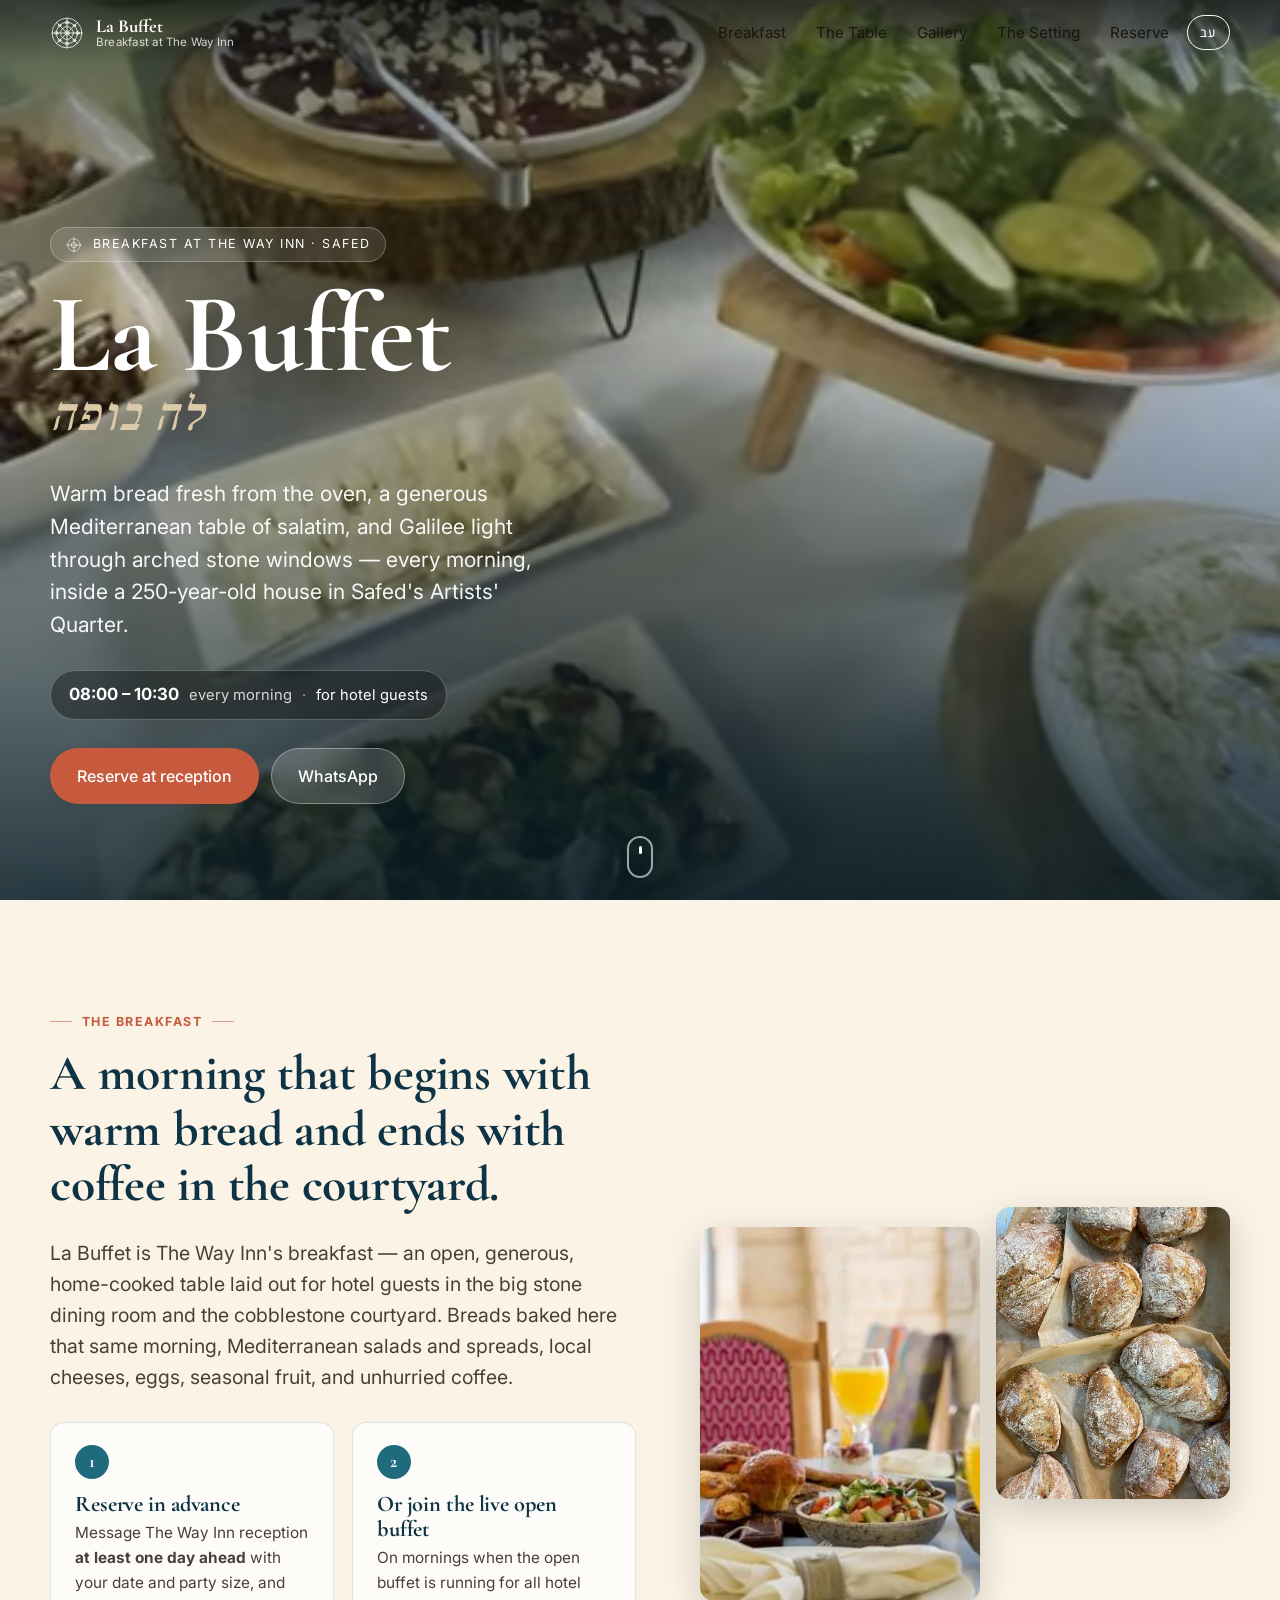
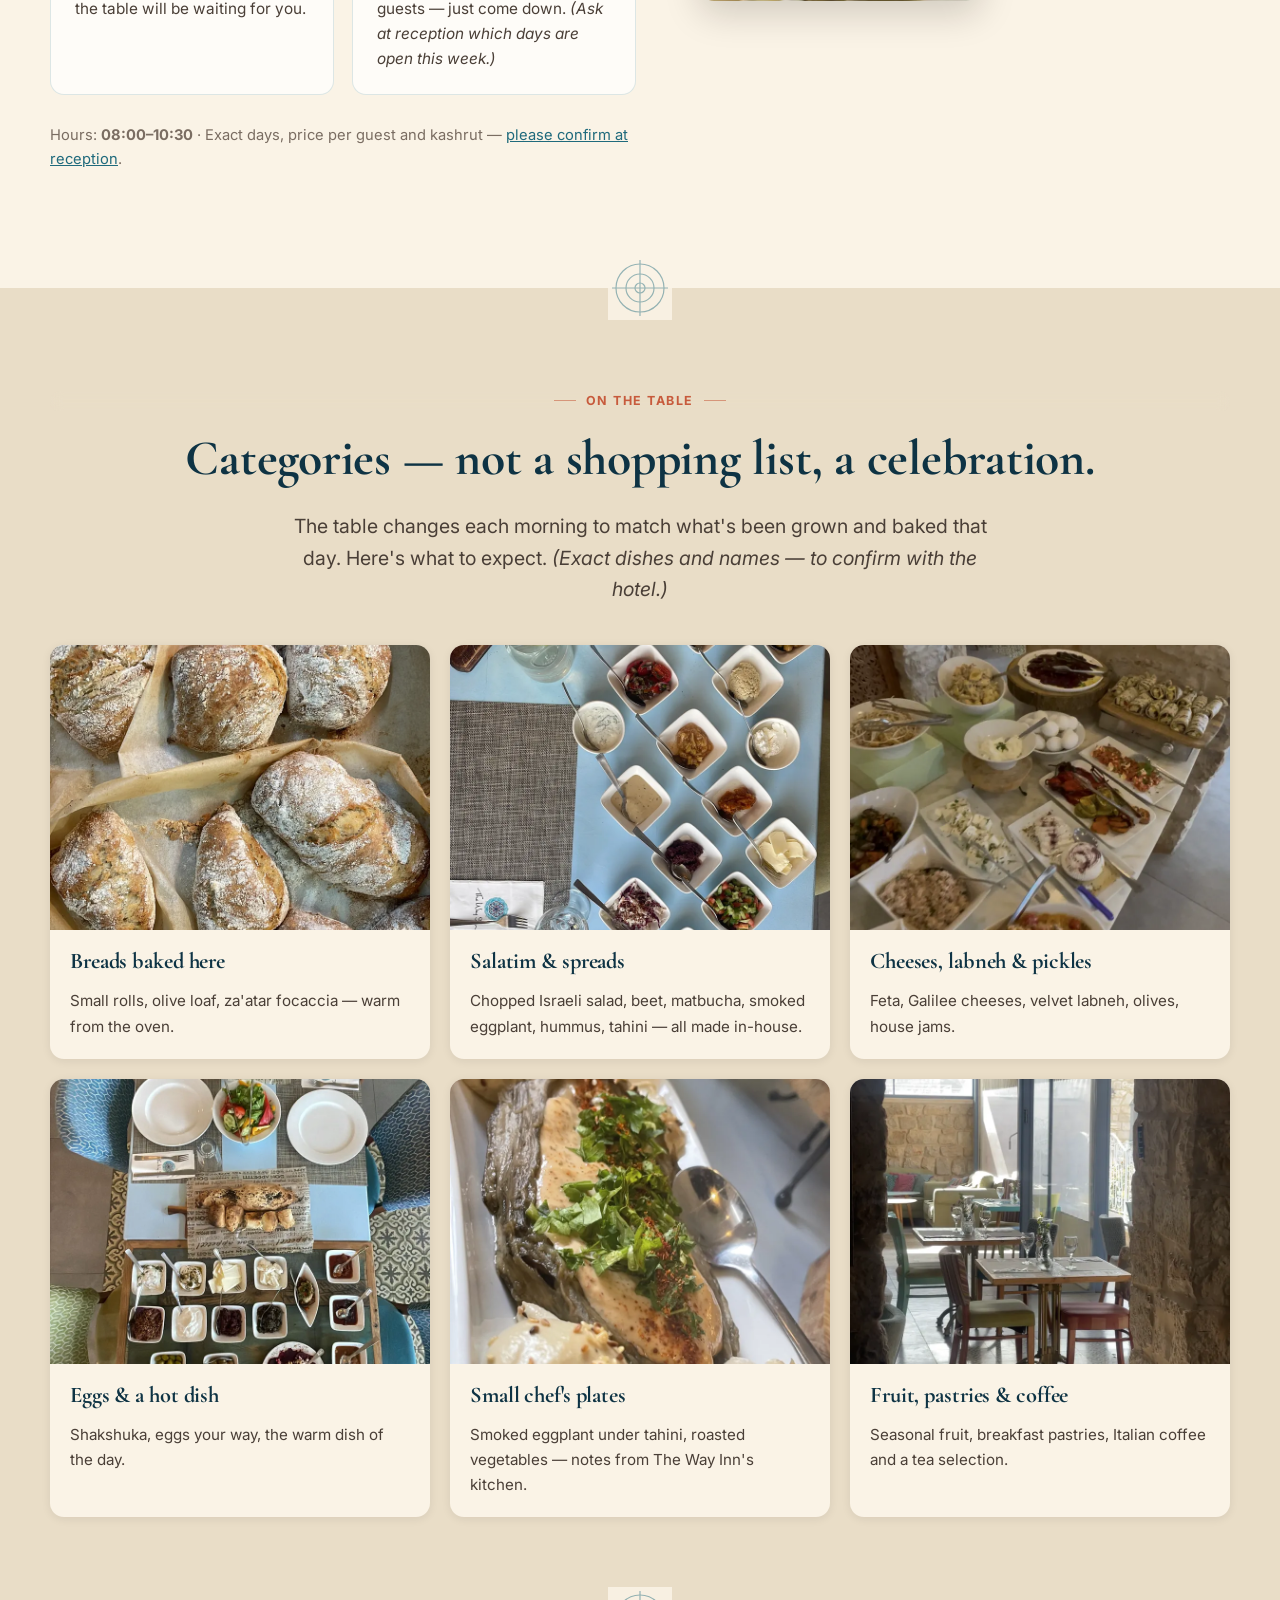
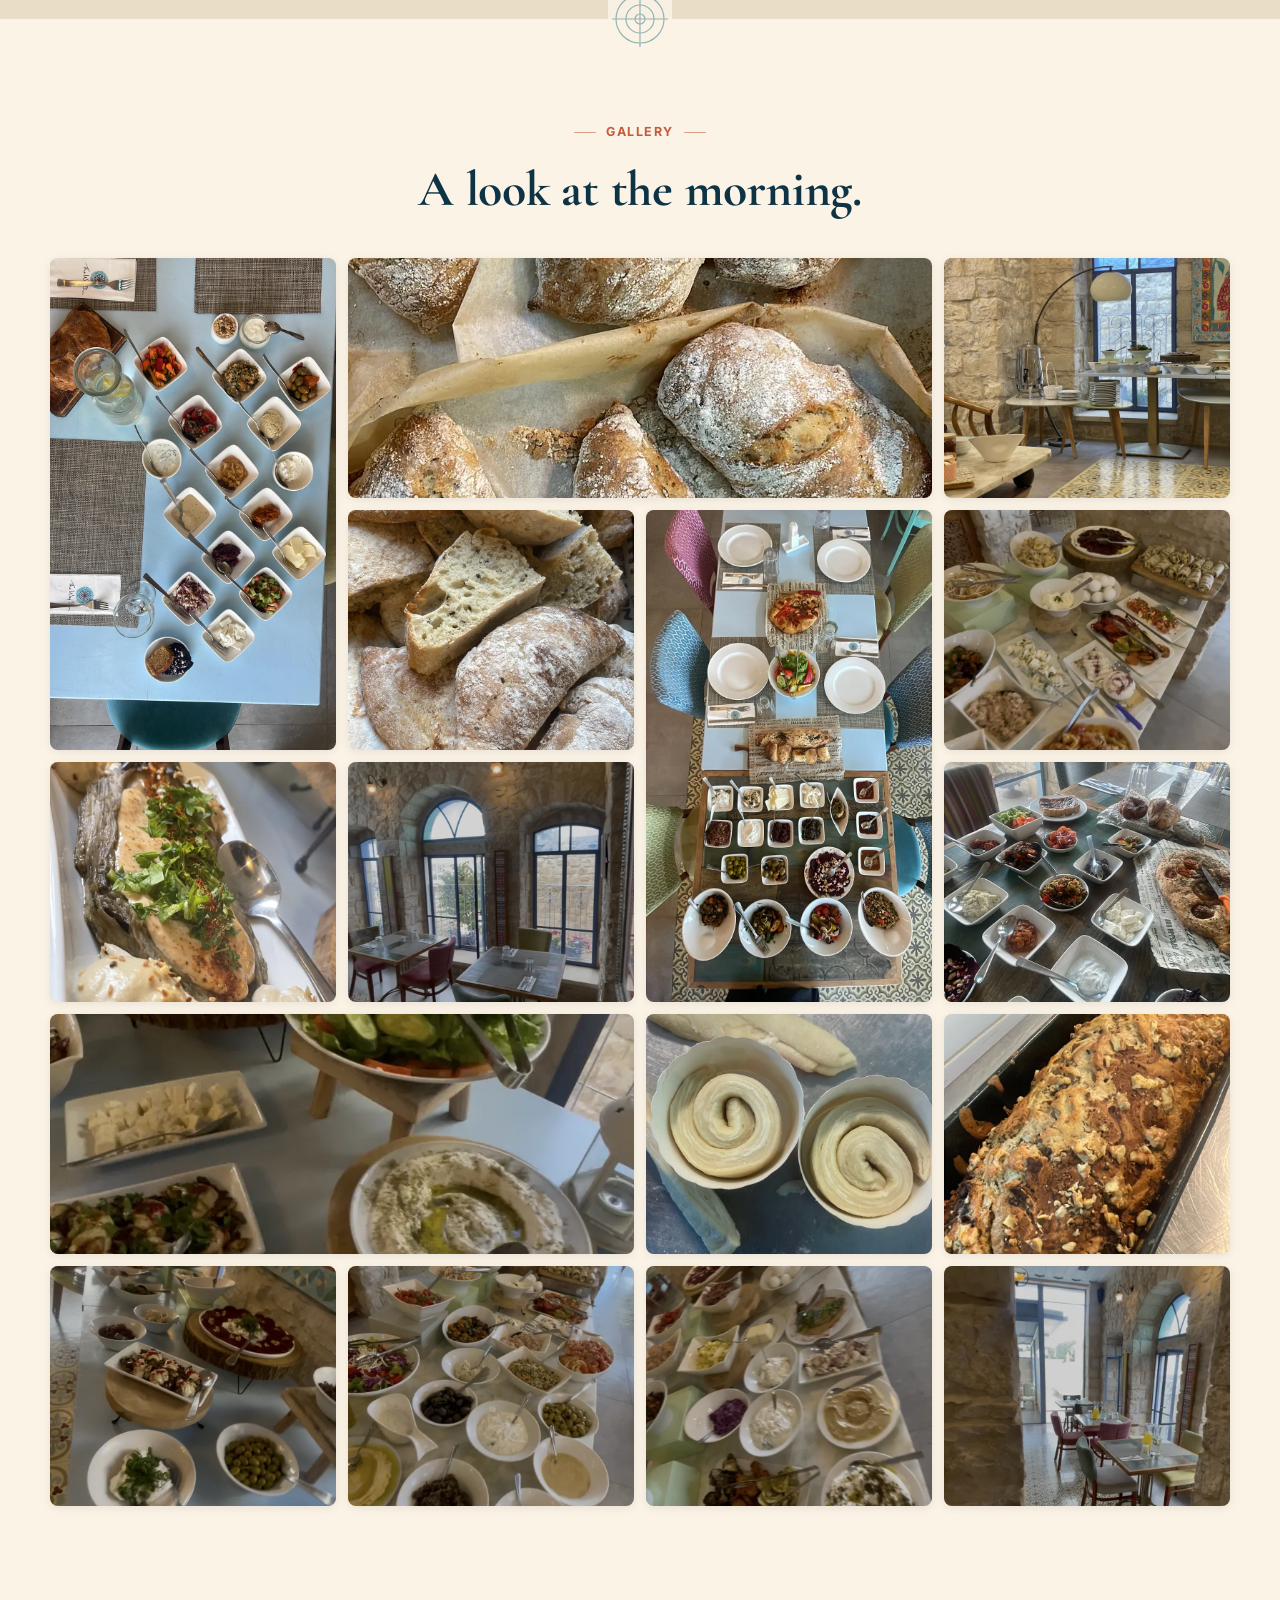
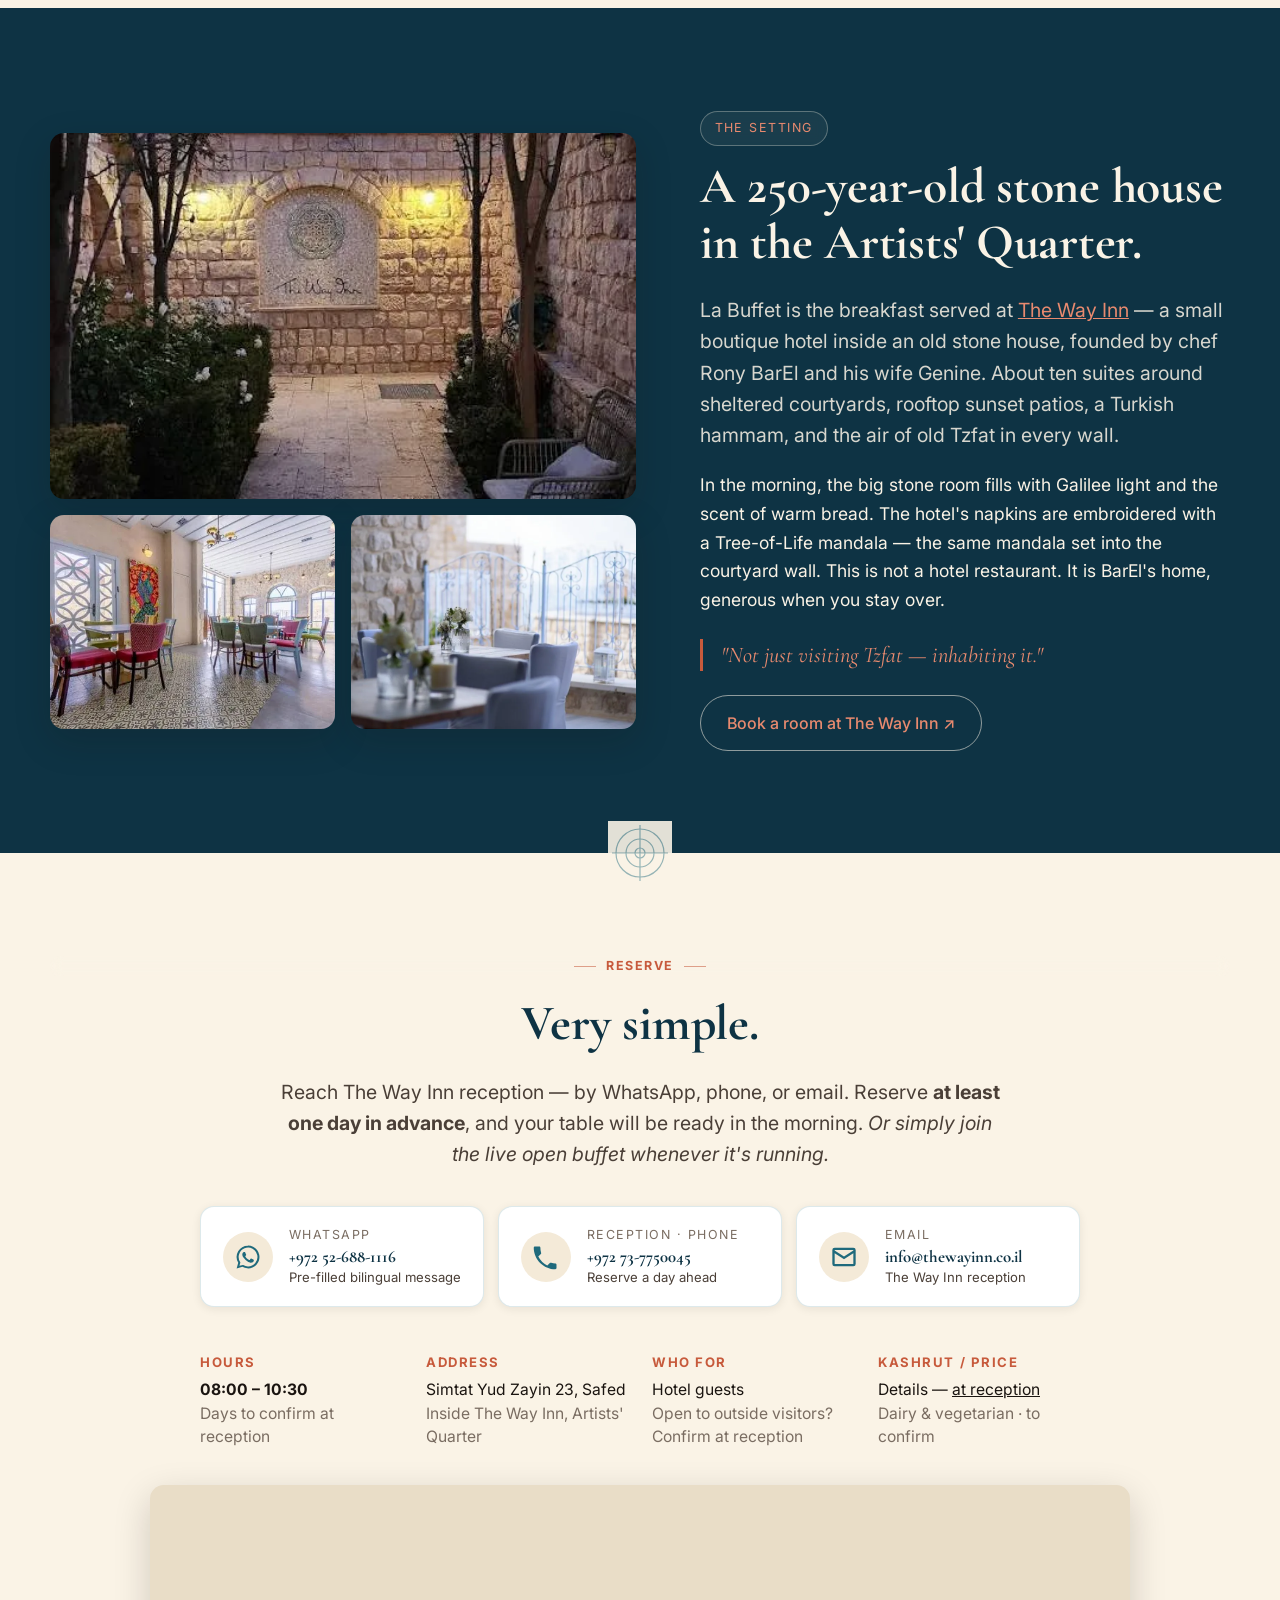
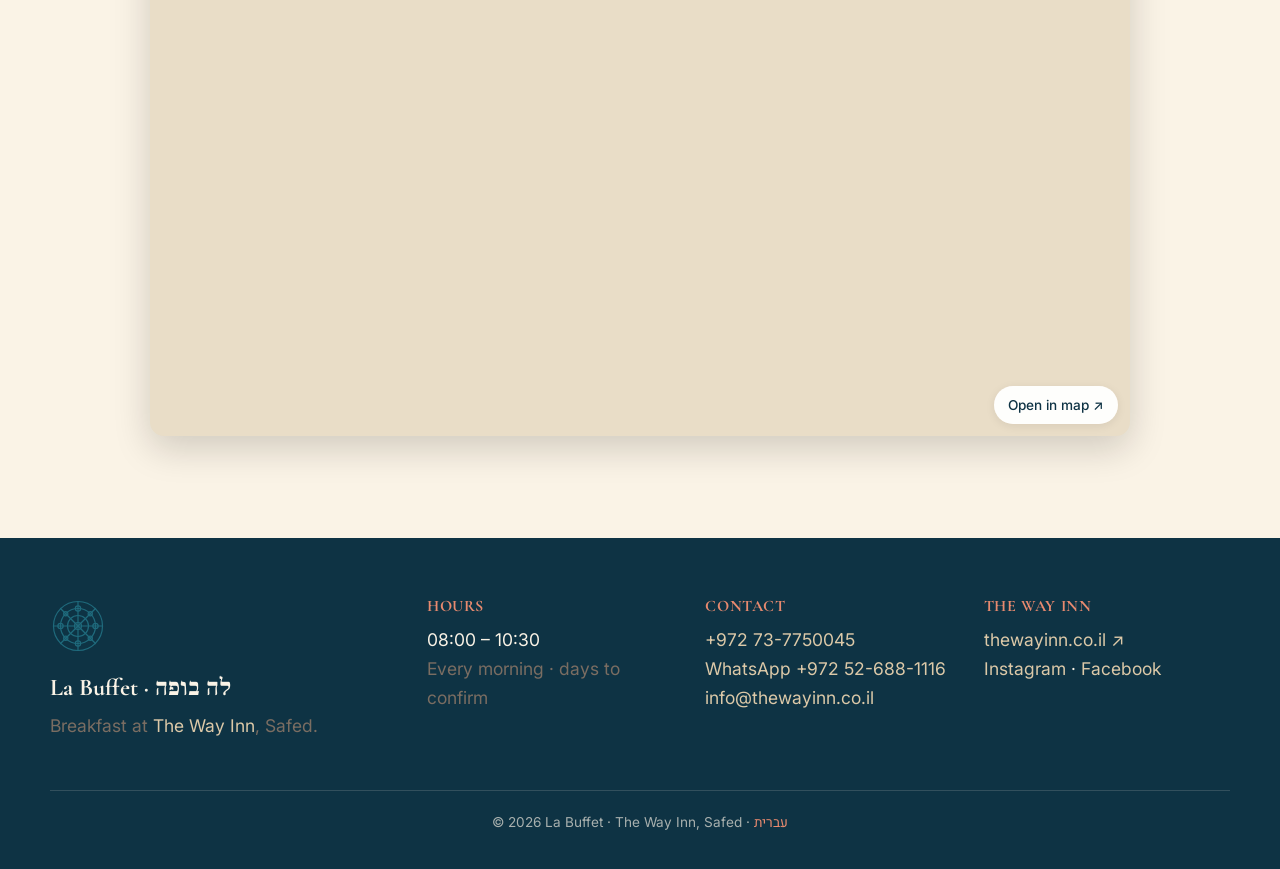
==== en/index.html @ 04fca141 "Initial release: La Buffet site for The Way Inn breakfast Hebrew-first RTL one-page site (with full " ====
<!doctype html>
<html lang="en" dir="ltr">
<head>
  <meta charset="utf-8" />
  <meta name="viewport" content="width=device-width,initial-scale=1,viewport-fit=cover" />
  <meta name="theme-color" content="#1f6a7c" />

  <title>La Buffet · Breakfast at The Way Inn, Safed</title>
  <meta name="description" content="La Buffet — a generous Mediterranean breakfast of homemade breads, warm salatim and spreads, served daily 08:00–10:30 to guests of The Way Inn, in the heart of Safed's Artists' Quarter." />

  <link rel="canonical" href="https://wattsonworks.github.io/labuffet/en/" />
  <link rel="alternate" hreflang="en" href="https://wattsonworks.github.io/labuffet/en/" />
  <link rel="alternate" hreflang="he" href="https://wattsonworks.github.io/labuffet/" />
  <link rel="alternate" hreflang="x-default" href="https://wattsonworks.github.io/labuffet/" />

  <meta property="og:type" content="restaurant.restaurant" />
  <meta property="og:locale" content="en_US" />
  <meta property="og:locale:alternate" content="he_IL" />
  <meta property="og:title" content="La Buffet · Breakfast at The Way Inn, Safed" />
  <meta property="og:description" content="A generous Mediterranean breakfast — homemade breads, salatim, local cheeses — for guests of The Way Inn in Safed's Artists' Quarter. Every morning, 08:00–10:30." />
  <meta property="og:url" content="https://wattsonworks.github.io/labuffet/en/" />
  <meta property="og:image" content="https://wattsonworks.github.io/labuffet/img/mezze-overhead-1280.jpg" />
  <meta property="og:image:width" content="1280" />
  <meta property="og:image:height" content="2275" />
  <meta name="twitter:card" content="summary_large_image" />

  <link rel="preconnect" href="https://fonts.googleapis.com" />
  <link rel="preconnect" href="https://fonts.gstatic.com" crossorigin />
  <link rel="stylesheet" href="https://fonts.googleapis.com/css2?family=Frank+Ruhl+Libre:wght@400;500;700;900&family=Heebo:wght@300;400;500;700&family=Cormorant+Garamond:ital,wght@0,400;0,500;0,700;1,400&family=Inter:wght@300;400;500;700&display=swap" />

  <link rel="icon" href="../favicon.svg" type="image/svg+xml" />
  <link rel="stylesheet" href="../css/style.css" />

  <script type="application/ld+json">
  {
    "@context": "https://schema.org",
    "@type": "FoodEstablishment",
    "@id": "https://wattsonworks.github.io/labuffet/#labuffet",
    "name": "La Buffet",
    "alternateName": "Breakfast at The Way Inn",
    "description": "Mediterranean breakfast at The Way Inn, Safed — homemade breads, salatim, local cheeses, served to guests of the hotel.",
    "url": "https://wattsonworks.github.io/labuffet/en/",
    "image": "https://wattsonworks.github.io/labuffet/img/mezze-overhead-1280.jpg",
    "servesCuisine": ["Mediterranean", "Israeli", "Vegetarian"],
    "priceRange": "$$",
    "telephone": "+972-73-7750045",
    "address": {
      "@type": "PostalAddress",
      "streetAddress": "Simtat Yud Zayin 23",
      "addressLocality": "Safed",
      "addressRegion": "Northern District",
      "addressCountry": "IL"
    },
    "openingHoursSpecification": [{
      "@type": "OpeningHoursSpecification",
      "dayOfWeek": ["Sunday","Monday","Tuesday","Wednesday","Thursday","Friday","Saturday"],
      "opens": "08:00",
      "closes": "10:30"
    }],
    "isPartOf": {
      "@type": "LodgingBusiness",
      "name": "The Way Inn",
      "url": "https://thewayinn.co.il/"
    }
  }
  </script>
</head>
<body>
  <a class="skip" href="#main">Skip to content</a>

  <header class="site-header" data-header>
    <div class="wrap header-row">
      <a class="brand" href="#top" aria-label="La Buffet — home">
        <svg class="brand-mark" viewBox="0 0 64 64" aria-hidden="true">
          <use href="#mandala" />
        </svg>
        <span class="brand-text">
          <span class="brand-name">La Buffet</span>
          <span class="brand-sub">Breakfast at The Way Inn</span>
        </span>
      </a>
      <nav class="nav" aria-label="Primary">
        <a href="#breakfast">Breakfast</a>
        <a href="#table">The Table</a>
        <a href="#gallery">Gallery</a>
        <a href="#setting">The Setting</a>
        <a href="#reserve">Reserve</a>
      </nav>
      <div class="lang">
        <a href="../" hreflang="he" lang="he" aria-label="עברית">עב</a>
      </div>
    </div>
  </header>

  <main id="main">

    <!-- ============ HERO ============ -->
    <section class="hero" id="top">
      <picture class="hero-media">
        <source srcset="../img/mezze-overhead-1280.webp 1280w, ../img/mezze-overhead-800.webp 800w" sizes="100vw" type="image/webp" />
        <img src="../img/mezze-overhead-1280.jpg" alt="Overhead view of La Buffet's mezze table with Way Inn napkins" fetchpriority="high" />
      </picture>
      <div class="hero-scrim" aria-hidden="true"></div>

      <video class="hero-video" data-hero-video poster="../img/hero-loop-poster.jpg" muted playsinline loop preload="none" aria-hidden="true">
        <source data-src="../img/hero-loop.webm" type="video/webm" />
        <source data-src="../img/hero-loop.mp4" type="video/mp4" />
      </video>

      <div class="hero-content wrap">
        <div class="eyebrow">
          <svg class="eyebrow-mark" viewBox="0 0 64 64" aria-hidden="true"><use href="#mandala-mini" /></svg>
          <span>Breakfast at The Way Inn · Safed</span>
        </div>
        <h1 class="hero-title">
          <span class="hero-title-he">La&nbsp;Buffet</span>
          <span class="hero-title-en">לה&nbsp;בופה</span>
        </h1>
        <p class="hero-hook">Warm bread fresh from the oven, a generous Mediterranean table of salatim, and Galilee light through arched stone windows — every morning, inside a 250-year-old house in Safed's Artists' Quarter.</p>
        <div class="hero-meta">
          <span class="hero-hours"><strong>08:00 – 10:30</strong> <span>every morning</span></span>
          <span class="hero-dot" aria-hidden="true">·</span>
          <span>for hotel guests</span>
        </div>
        <div class="hero-cta">
          <a class="btn btn-primary" href="#reserve">Reserve at reception</a>
          <a class="btn btn-ghost" href="https://wa.me/972526881116?text=Hi%2C%20we%27d%20like%20to%20reserve%20La%20Buffet%20breakfast%20at%20The%20Way%20Inn%20for%20%5Bdate%5D%2C%20%5Bnumber%20of%20guests%5D.%20Thanks%21" target="_blank" rel="noopener">WhatsApp</a>
        </div>
      </div>
      <a class="hero-scroll" href="#breakfast" aria-label="Scroll down">
        <span></span>
      </a>
    </section>

    <!-- ============ BREAKFAST ============ -->
    <section class="section section-warm" id="breakfast">
      <div class="wrap split">
        <div class="split-text">
          <p class="eyebrow eyebrow-dark"><span>The breakfast</span></p>
          <h2>A morning that begins with warm bread and ends with coffee in the courtyard.</h2>
          <p class="lede">La Buffet is The Way Inn's breakfast — an open, generous, home-cooked table laid out for hotel guests in the big stone dining room and the cobblestone courtyard. Breads baked here that same morning, Mediterranean salads and spreads, local cheeses, eggs, seasonal fruit, and unhurried coffee.</p>

          <div class="howcards">
            <div class="howcard">
              <div class="howcard-num">1</div>
              <h3>Reserve in advance</h3>
              <p>Message The Way Inn reception <strong>at least one day ahead</strong> with your date and party size, and the table will be waiting for you.</p>
            </div>
            <div class="howcard">
              <div class="howcard-num">2</div>
              <h3>Or join the live open buffet</h3>
              <p>On mornings when the open buffet is running for all hotel guests — just come down. <em>(Ask at reception which days are open this week.)</em></p>
            </div>
          </div>

          <p class="muted-note">Hours: <strong>08:00–10:30</strong> · Exact days, price per guest and kashrut — <a href="#reserve">please confirm at reception</a>.</p>
        </div>
        <div class="split-media">
          <picture>
            <source srcset="../img/bread-salad-juice-525.webp" type="image/webp" />
            <img loading="lazy" src="../img/bread-salad-juice-525.jpg" alt="Warm bread, Israeli salad, and a glass of orange juice on the breakfast table" />
          </picture>
          <picture class="split-media-tall">
            <source srcset="../img/homemade-bread-800.webp" type="image/webp" />
            <img loading="lazy" src="../img/homemade-bread-800.jpg" alt="Homemade breads on parchment, fresh from the oven" />
          </picture>
        </div>
      </div>
    </section>

    <!-- ============ WHAT'S ON THE TABLE ============ -->
    <section class="section section-stone" id="table">
      <div class="wrap">
        <p class="eyebrow eyebrow-dark center"><span>On the table</span></p>
        <h2 class="center">Categories — not a shopping list, a celebration.</h2>
        <p class="lede center maxw">The table changes each morning to match what's been grown and baked that day. Here's what to expect. <em>(Exact dishes and names — to confirm with the hotel.)</em></p>

        <ul class="categories">
          <li>
            <picture><source srcset="../img/homemade-bread-800.webp" type="image/webp"/><img loading="lazy" src="../img/homemade-bread-800.jpg" alt="Homemade breads"/></picture>
            <h3>Breads baked here</h3>
            <p>Small rolls, olive loaf, za'atar focaccia — warm from the oven.</p>
          </li>
          <li>
            <picture><source srcset="../img/mezze-overhead-800.webp" type="image/webp"/><img loading="lazy" src="../img/mezze-overhead-800.jpg" alt="Mezze table overhead"/></picture>
            <h3>Salatim &amp; spreads</h3>
            <p>Chopped Israeli salad, beet, matbucha, smoked eggplant, hummus, tahini — all made in-house.</p>
          </li>
          <li>
            <picture><source srcset="../img/buffet-spread-800.webp" type="image/webp"/><img loading="lazy" src="../img/buffet-spread-800.jpg" alt="Cheeses, labneh, pickles, jams"/></picture>
            <h3>Cheeses, labneh &amp; pickles</h3>
            <p>Feta, Galilee cheeses, velvet labneh, olives, house jams.</p>
          </li>
          <li>
            <picture><source srcset="../img/table-for-four-800.webp" type="image/webp"/><img loading="lazy" src="../img/table-for-four-800.jpg" alt="A breakfast table with shakshuka"/></picture>
            <h3>Eggs &amp; a hot dish</h3>
            <p>Shakshuka, eggs your way, the warm dish of the day.</p>
          </li>
          <li>
            <picture><source srcset="../img/eggplant-tahini-800.webp" type="image/webp"/><img loading="lazy" src="../img/eggplant-tahini-800.jpg" alt="Smoked eggplant with tahini, coriander, paprika"/></picture>
            <h3>Small chef's plates</h3>
            <p>Smoked eggplant under tahini, roasted vegetables — notes from The Way Inn's kitchen.</p>
          </li>
          <li>
            <picture><source srcset="../img/specialty-loaf-800.webp" type="image/webp"/><img loading="lazy" src="../img/specialty-loaf-800.jpg" alt="A nut and chocolate loaf cake"/></picture>
            <h3>Fruit, pastries &amp; coffee</h3>
            <p>Seasonal fruit, breakfast pastries, Italian coffee and a tea selection.</p>
          </li>
        </ul>
      </div>
    </section>

    <!-- ============ GALLERY ============ -->
    <section class="section section-warm" id="gallery">
      <div class="wrap">
        <p class="eyebrow eyebrow-dark center"><span>Gallery</span></p>
        <h2 class="center">A look at the morning.</h2>

        <div class="gallery" data-gallery>
          <a class="g-item g-tall" href="../img/mezze-overhead-1280.jpg" data-cap="The mezze table — overhead.">
            <picture><source srcset="../img/mezze-overhead-800.webp" type="image/webp"/><img loading="lazy" src="../img/mezze-overhead-800.jpg" alt="Mezze table overhead"/></picture>
          </a>
          <a class="g-item g-wide" href="../img/homemade-bread-1280.jpg" data-cap="Homemade breads, fresh out of the oven.">
            <picture><source srcset="../img/homemade-bread-800.webp" type="image/webp"/><img loading="lazy" src="../img/homemade-bread-800.jpg" alt="Homemade breads"/></picture>
          </a>
          <a class="g-item" href="../img/dining-buffet-tall-1280.jpg" data-cap="The dining room and The Way Inn's blue iron window.">
            <picture><source srcset="../img/dining-buffet-tall-800.webp" type="image/webp"/><img loading="lazy" src="../img/dining-buffet-tall-800.jpg" alt="Stone dining room with open buffet"/></picture>
          </a>
          <a class="g-item" href="../img/bread-cut-1280.jpg" data-cap="Bread sliced — airy inside.">
            <picture><source srcset="../img/bread-cut-800.webp" type="image/webp"/><img loading="lazy" src="../img/bread-cut-800.jpg" alt="Sliced bread"/></picture>
          </a>
          <a class="g-item g-tall" href="../img/table-for-four-1280.jpg" data-cap="A table for four — shakshuka, salatim, bread.">
            <picture><source srcset="../img/table-for-four-800.webp" type="image/webp"/><img loading="lazy" src="../img/table-for-four-800.jpg" alt="Breakfast table for four"/></picture>
          </a>
          <a class="g-item" href="../img/buffet-spread-1280.jpg" data-cap="Cheeses, pickles and jams on the open buffet.">
            <picture><source srcset="../img/buffet-spread-800.webp" type="image/webp"/><img loading="lazy" src="../img/buffet-spread-800.jpg" alt="Cheeses, pickles and jams"/></picture>
          </a>
          <a class="g-item" href="../img/eggplant-tahini-1280.jpg" data-cap="Smoked eggplant under tahini and paprika.">
            <picture><source srcset="../img/eggplant-tahini-800.webp" type="image/webp"/><img loading="lazy" src="../img/eggplant-tahini-800.jpg" alt="Smoked eggplant in tahini"/></picture>
          </a>
          <a class="g-item" href="../img/dining-windows-1280.jpg" data-cap="Arched stone windows onto the Galilee hills.">
            <picture><source srcset="../img/dining-windows-800.webp" type="image/webp"/><img loading="lazy" src="../img/dining-windows-800.jpg" alt="Arched windows in the dining room"/></picture>
          </a>
          <a class="g-item g-wide" href="../img/salatim-closeup-1280.jpg" data-cap="Salatim close-up — beet, labneh, olives.">
            <picture><source srcset="../img/salatim-closeup-800.webp" type="image/webp"/><img loading="lazy" src="../img/salatim-closeup-800.jpg" alt="Salatim close-up"/></picture>
          </a>
          <a class="g-item" href="../img/mezze-window-800.jpg" data-cap="The mezze table by the blue iron gates.">
            <picture><source srcset="../img/mezze-window-800.webp" type="image/webp"/><img loading="lazy" src="../img/mezze-window-800.jpg" alt="Mezze table by the window"/></picture>
          </a>
          <a class="g-item" href="../img/dough-spirals-1280.jpg" data-cap="Dough shaped by hand — on its way to the oven.">
            <picture><source srcset="../img/dough-spirals-800.webp" type="image/webp"/><img loading="lazy" src="../img/dough-spirals-800.jpg" alt="Dough before baking"/></picture>
          </a>
          <a class="g-item" href="../img/nut-loaf-1280.jpg" data-cap="A walnut and chocolate cake — house-baked.">
            <picture><source srcset="../img/nut-loaf-800.webp" type="image/webp"/><img loading="lazy" src="../img/nut-loaf-800.jpg" alt="Walnut and chocolate loaf"/></picture>
          </a>
          <a class="g-item" href="../img/mezze-side-1280.jpg" data-cap="The spread from the side.">
            <picture><source srcset="../img/mezze-side-800.webp" type="image/webp"/><img loading="lazy" src="../img/mezze-side-800.jpg" alt="Mezze table from the side"/></picture>
          </a>
          <a class="g-item" href="../img/mezze-marble-1280.jpg" data-cap="Marble and porcelain.">
            <picture><source srcset="../img/mezze-marble-800.webp" type="image/webp"/><img loading="lazy" src="../img/mezze-marble-800.jpg" alt="Mezze on a marble table"/></picture>
          </a>
          <a class="g-item" href="../img/mezze-yogurt-1280.jpg" data-cap="Labneh, olives, yogurt in bowls.">
            <picture><source srcset="../img/mezze-yogurt-800.webp" type="image/webp"/><img loading="lazy" src="../img/mezze-yogurt-800.jpg" alt="Labneh and yogurt"/></picture>
          </a>
          <a class="g-item" href="../img/dining-archway-1280.jpg" data-cap="Through the stone archway into the dining room.">
            <picture><source srcset="../img/dining-archway-800.webp" type="image/webp"/><img loading="lazy" src="../img/dining-archway-800.jpg" alt="Dining room through a stone archway"/></picture>
          </a>
        </div>
      </div>
    </section>

    <!-- ============ THE SETTING ============ -->
    <section class="section section-dark" id="setting">
      <div class="wrap split split-reverse">
        <div class="split-text">
          <p class="eyebrow"><span>The setting</span></p>
          <h2>A 250-year-old stone house in the Artists' Quarter.</h2>
          <p class="lede">La Buffet is the breakfast served at <a href="https://thewayinn.co.il/" target="_blank" rel="noopener">The Way Inn</a> — a small boutique hotel inside an old stone house, founded by chef Rony BarEl and his wife Genine. About ten suites around sheltered courtyards, rooftop sunset patios, a Turkish hammam, and the air of old Tzfat in every wall.</p>
          <p>In the morning, the big stone room fills with Galilee light and the scent of warm bread. The hotel's napkins are embroidered with a Tree-of-Life mandala — the same mandala set into the courtyard wall. This is not a hotel restaurant. It is BarEl's home, generous when you stay over.</p>
          <p class="quote">"Not just visiting Tzfat — inhabiting it."</p>
          <a class="btn btn-outline" href="https://thewayinn.co.il/" target="_blank" rel="noopener">Book a room at The Way Inn ↗</a>
        </div>
        <div class="split-media setting-media">
          <picture>
            <source srcset="../img/courtyard-treeoflife-494.webp" type="image/webp"/>
            <img loading="lazy" src="../img/courtyard-treeoflife-494.jpg" alt="The Way Inn courtyard at night with the Tree-of-Life plaque on the stone wall" />
          </picture>
          <picture>
            <source srcset="../img/dining-chairs-536.webp" type="image/webp"/>
            <img loading="lazy" src="../img/dining-chairs-536.jpg" alt="Dining room with colorful chairs and patterned tile floor" />
          </picture>
          <picture>
            <source srcset="../img/courtyard-flowers-800.webp" type="image/webp"/>
            <img loading="lazy" src="../img/courtyard-flowers-800.jpg" alt="Blue iron gates with flowers in the courtyard" />
          </picture>
        </div>
      </div>
    </section>

    <!-- ============ RESERVE ============ -->
    <section class="section section-warm" id="reserve">
      <div class="wrap">
        <p class="eyebrow eyebrow-dark center"><span>Reserve</span></p>
        <h2 class="center">Very simple.</h2>
        <p class="lede center maxw">Reach The Way Inn reception — by WhatsApp, phone, or email. Reserve <strong>at least one day in advance</strong>, and your table will be ready in the morning. <em>Or simply join the live open buffet whenever it's running.</em></p>

        <div class="cta-grid">
          <a class="cta-card" href="https://wa.me/972526881116?text=Hi%2C%20we%27d%20like%20to%20reserve%20La%20Buffet%20breakfast%20at%20The%20Way%20Inn%20for%20%5Bdate%5D%2C%20%5Bnumber%20of%20guests%5D.%20Thanks%21" target="_blank" rel="noopener">
            <span class="cta-icon" aria-hidden="true">
              <svg viewBox="0 0 32 32" width="28" height="28"><path fill="currentColor" d="M16 3a13 13 0 0 0-11.16 19.6L3 29l6.6-1.74A13 13 0 1 0 16 3Zm0 23.74a10.7 10.7 0 0 1-5.46-1.5l-.39-.23-3.92 1.03 1.05-3.83-.25-.4A10.74 10.74 0 1 1 16 26.74Zm6-7.83c-.32-.16-1.92-.95-2.22-1.06s-.51-.16-.73.16-.84 1.06-1.03 1.28-.38.24-.7.08a8.8 8.8 0 0 1-2.6-1.6 9.7 9.7 0 0 1-1.8-2.24c-.19-.32 0-.5.14-.66.15-.15.32-.38.48-.57s.21-.32.32-.54.05-.4-.03-.57-.73-1.74-1-2.39-.53-.55-.73-.56h-.62a1.2 1.2 0 0 0-.87.4 3.62 3.62 0 0 0-1.14 2.7 6.27 6.27 0 0 0 1.33 3.36 14.4 14.4 0 0 0 5.55 4.9c.78.33 1.39.53 1.86.68a4.5 4.5 0 0 0 2.05.13 3.36 3.36 0 0 0 2.2-1.55 2.74 2.74 0 0 0 .19-1.55c-.08-.13-.29-.21-.61-.37Z"/></svg>
            </span>
            <span class="cta-body">
              <span class="cta-label">WhatsApp</span>
              <span class="cta-val">+972 52-688-1116</span>
              <span class="cta-hint">Pre-filled bilingual message</span>
            </span>
          </a>
          <a class="cta-card" href="tel:+97273-7750045">
            <span class="cta-icon" aria-hidden="true">
              <svg viewBox="0 0 24 24" width="28" height="28"><path fill="currentColor" d="M20 17.5c-1.2 0-2.4-.2-3.6-.6-.4-.1-.8 0-1.1.2l-2.2 2.2a17.4 17.4 0 0 1-7.7-7.7l2.2-2.2c.3-.3.4-.7.2-1.1A12.6 12.6 0 0 1 7.2 4c0-.5-.5-1-1-1H2.5c-.5 0-1 .5-1 1 0 10 8.5 18.5 18.5 18.5.5 0 1-.5 1-1V18.5c0-.5-.5-1-1-1Z"/></svg>
            </span>
            <span class="cta-body">
              <span class="cta-label">Reception · phone</span>
              <span class="cta-val">+972 73-7750045</span>
              <span class="cta-hint">Reserve a day ahead</span>
            </span>
          </a>
          <a class="cta-card" href="mailto:info@thewayinn.co.il?subject=La%20Buffet%20%E2%80%94%20breakfast%20reservation&body=Hi%2C%20we%27d%20like%20to%20reserve%20La%20Buffet%20breakfast%20for%20%5Bdate%5D%2C%20%5Bnumber%20of%20guests%5D.">
            <span class="cta-icon" aria-hidden="true">
              <svg viewBox="0 0 24 24" width="28" height="28"><path fill="currentColor" d="M4 4h16a2 2 0 0 1 2 2v12a2 2 0 0 1-2 2H4a2 2 0 0 1-2-2V6a2 2 0 0 1 2-2Zm0 2v.4l8 5.2 8-5.2V6H4Zm0 12h16V8.8l-7.4 4.8a1 1 0 0 1-1.2 0L4 8.8V18Z"/></svg>
            </span>
            <span class="cta-body">
              <span class="cta-label">Email</span>
              <span class="cta-val">info@thewayinn.co.il</span>
              <span class="cta-hint">The Way Inn reception</span>
            </span>
          </a>
        </div>

        <div class="info-grid">
          <div>
            <h3>Hours</h3>
            <p><strong>08:00 – 10:30</strong><br/><span class="muted">Days to confirm at reception</span></p>
          </div>
          <div>
            <h3>Address</h3>
            <p>Simtat Yud Zayin 23, Safed<br/><span class="muted">Inside The Way Inn, Artists' Quarter</span></p>
          </div>
          <div>
            <h3>Who for</h3>
            <p>Hotel guests<br/><span class="muted">Open to outside visitors? Confirm at reception</span></p>
          </div>
          <div>
            <h3>Kashrut / price</h3>
            <p>Details — <a href="#reserve">at reception</a><br/><span class="muted">Dairy &amp; vegetarian · to confirm</span></p>
          </div>
        </div>

        <div class="map-wrap">
          <iframe
            title="Map of The Way Inn in Safed"
            loading="lazy"
            referrerpolicy="no-referrer-when-downgrade"
            src="https://www.openstreetmap.org/export/embed.html?bbox=35.493%2C32.964%2C35.500%2C32.969&layer=mapnik&marker=32.9665%2C35.4965"
            allowfullscreen></iframe>
          <a class="map-link" href="https://www.openstreetmap.org/?mlat=32.9665&mlon=35.4965#map=18/32.9665/35.4965" target="_blank" rel="noopener">Open in map ↗</a>
        </div>
      </div>
    </section>

    <!-- ============ FOOTER ============ -->
    <footer class="site-footer">
      <div class="wrap footer-grid">
        <div>
          <svg class="brand-mark brand-mark-lg" viewBox="0 0 64 64" aria-hidden="true"><use href="#mandala"/></svg>
          <p class="footer-name">La Buffet · לה בופה</p>
          <p class="muted">Breakfast at <a href="https://thewayinn.co.il/" target="_blank" rel="noopener">The Way Inn</a>, Safed.</p>
        </div>
        <div>
          <h4>Hours</h4>
          <p>08:00 – 10:30<br/><span class="muted">Every morning · days to confirm</span></p>
        </div>
        <div>
          <h4>Contact</h4>
          <p>
            <a href="tel:+97273-7750045">+972 73-7750045</a><br/>
            <a href="https://wa.me/972526881116" target="_blank" rel="noopener">WhatsApp +972 52-688-1116</a><br/>
            <a href="mailto:info@thewayinn.co.il">info@thewayinn.co.il</a>
          </p>
        </div>
        <div>
          <h4>The Way Inn</h4>
          <p>
            <a href="https://thewayinn.co.il/" target="_blank" rel="noopener">thewayinn.co.il ↗</a><br/>
            <a href="https://www.instagram.com/thewayinn1/" target="_blank" rel="noopener">Instagram</a> ·
            <a href="https://www.facebook.com/WayInnIsrael" target="_blank" rel="noopener">Facebook</a>
          </p>
        </div>
      </div>
      <div class="wrap copyright">
        <p>© <span data-year>2026</span> La Buffet · The Way Inn, Safed · <a href="../">עברית</a></p>
      </div>
    </footer>
  </main>

  <!-- Sticky mobile CTAs -->
  <div class="sticky-cta" aria-label="Quick actions">
    <a class="sticky-btn sticky-primary" href="#reserve">Reserve</a>
    <a class="sticky-btn sticky-wa" href="https://wa.me/972526881116" target="_blank" rel="noopener" aria-label="WhatsApp">
      <svg viewBox="0 0 32 32" width="22" height="22"><path fill="currentColor" d="M16 3a13 13 0 0 0-11.16 19.6L3 29l6.6-1.74A13 13 0 1 0 16 3Zm0 23.74a10.7 10.7 0 0 1-5.46-1.5l-.39-.23-3.92 1.03 1.05-3.83-.25-.4A10.74 10.74 0 1 1 16 26.74Zm6-7.83c-.32-.16-1.92-.95-2.22-1.06s-.51-.16-.73.16-.84 1.06-1.03 1.28-.38.24-.7.08a8.8 8.8 0 0 1-2.6-1.6 9.7 9.7 0 0 1-1.8-2.24c-.19-.32 0-.5.14-.66.15-.15.32-.38.48-.57s.21-.32.32-.54.05-.4-.03-.57-.73-1.74-1-2.39-.53-.55-.73-.56h-.62a1.2 1.2 0 0 0-.87.4 3.62 3.62 0 0 0-1.14 2.7 6.27 6.27 0 0 0 1.33 3.36 14.4 14.4 0 0 0 5.55 4.9c.78.33 1.39.53 1.86.68a4.5 4.5 0 0 0 2.05.13 3.36 3.36 0 0 0 2.2-1.55 2.74 2.74 0 0 0 .19-1.55c-.08-.13-.29-.21-.61-.37Z"/></svg>
    </a>
    <a class="sticky-btn sticky-tel" href="tel:+97273-7750045" aria-label="Call reception">
      <svg viewBox="0 0 24 24" width="22" height="22"><path fill="currentColor" d="M20 17.5c-1.2 0-2.4-.2-3.6-.6-.4-.1-.8 0-1.1.2l-2.2 2.2a17.4 17.4 0 0 1-7.7-7.7l2.2-2.2c.3-.3.4-.7.2-1.1A12.6 12.6 0 0 1 7.2 4c0-.5-.5-1-1-1H2.5c-.5 0-1 .5-1 1 0 10 8.5 18.5 18.5 18.5.5 0 1-.5 1-1V18.5c0-.5-.5-1-1-1Z"/></svg>
    </a>
  </div>

  <!-- Lightbox -->
  <div class="lightbox" data-lightbox hidden role="dialog" aria-modal="true" aria-label="Gallery">
    <button class="lb-close" data-lb-close aria-label="Close">×</button>
    <button class="lb-prev" data-lb-prev aria-label="Previous">‹</button>
    <button class="lb-next" data-lb-next aria-label="Next">›</button>
    <figure>
      <img data-lb-img alt="" />
      <figcaption data-lb-cap></figcaption>
    </figure>
  </div>

  <!-- SVG sprite -->
  <svg width="0" height="0" style="position:absolute" aria-hidden="true">
    <defs>
      <symbol id="mandala" viewBox="0 0 64 64">
        <g fill="none" stroke="currentColor" stroke-width="1.4" stroke-linecap="round">
          <circle cx="32" cy="32" r="28"/>
          <circle cx="32" cy="32" r="20"/>
          <circle cx="32" cy="32" r="12"/>
          <circle cx="32" cy="32" r="4"/>
          <g>
            <line x1="32" y1="4"  x2="32" y2="60"/>
            <line x1="4"  y1="32" x2="60" y2="32"/>
            <line x1="12" y1="12" x2="52" y2="52"/>
            <line x1="52" y1="12" x2="12" y2="52"/>
          </g>
          <g>
            <circle cx="32" cy="12" r="3"/>
            <circle cx="32" cy="52" r="3"/>
            <circle cx="12" cy="32" r="3"/>
            <circle cx="52" cy="32" r="3"/>
            <circle cx="18" cy="18" r="2.4"/>
            <circle cx="46" cy="18" r="2.4"/>
            <circle cx="18" cy="46" r="2.4"/>
            <circle cx="46" cy="46" r="2.4"/>
          </g>
        </g>
      </symbol>
      <symbol id="mandala-mini" viewBox="0 0 64 64">
        <g fill="none" stroke="currentColor" stroke-width="2" stroke-linecap="round">
          <circle cx="32" cy="32" r="22"/>
          <circle cx="32" cy="32" r="10"/>
          <line x1="32" y1="6"  x2="32" y2="58"/>
          <line x1="6"  y1="32" x2="58" y2="32"/>
        </g>
      </symbol>
    </defs>
  </svg>

  <script src="../js/site.js" defer></script>
</body>
</html>
---- css/style.css ----
/* =========================================================
   La Buffet · The Way Inn, Safed
   Single stylesheet (mobile-first, RTL primary, LTR via [dir])
   ========================================================= */

/* ---------- Reset / Box ---------- */
*, *::before, *::after { box-sizing: border-box; }
html { -webkit-text-size-adjust: 100%; scroll-behavior: smooth; }
body { margin: 0; }
img, picture, video, svg, iframe { display: block; max-width: 100%; height: auto; }
button { font: inherit; cursor: pointer; }
a { color: inherit; }
:focus-visible { outline: 2px solid var(--accent); outline-offset: 3px; border-radius: 2px; }

/* ---------- Tokens ---------- */
:root {
  --ink:        #1a1410;
  --ink-soft:   #4a3f37;
  --muted:      #7a6d62;
  --cream:      #faf3e6;
  --cream-2:    #f4ead8;
  --stone:      #e9ddc7;
  --stone-warm: #dcc9a8;
  --teal:       #1f6a7c;       /* Tree-of-Life blue */
  --teal-deep:  #144654;
  --teal-ink:   #0e3344;
  --terra:      #c75a3c;
  --terra-soft: #e88a6f;
  --gold:       #c69654;
  --accent:     var(--terra);

  --maxw: 1180px;
  --gutter: clamp(16px, 4vw, 32px);
  --radius: 14px;
  --radius-sm: 8px;
  --shadow-sm: 0 2px 10px rgba(20,15,10,.08);
  --shadow-md: 0 12px 36px rgba(20,15,10,.18);
  --shadow-lg: 0 28px 60px rgba(20,15,10,.28);

  --font-display: "Frank Ruhl Libre", "Cormorant Garamond", Georgia, serif;
  --font-display-en: "Cormorant Garamond", "Frank Ruhl Libre", Georgia, serif;
  --font-body: "Heebo", "Inter", system-ui, -apple-system, "Segoe UI", sans-serif;
  --font-body-en: "Inter", "Heebo", system-ui, -apple-system, "Segoe UI", sans-serif;
}

[dir="ltr"] { --font-display: var(--font-display-en); --font-body: var(--font-body-en); }

/* ---------- Base ---------- */
html, body { background: var(--cream); color: var(--ink); }
body {
  font-family: var(--font-body);
  font-weight: 400;
  font-size: clamp(15px, 1.02vw + 12.5px, 17.5px);
  line-height: 1.65;
  text-rendering: optimizeLegibility;
  -webkit-font-smoothing: antialiased;
  overflow-x: hidden;
}

h1, h2, h3, h4 {
  font-family: var(--font-display);
  font-weight: 700;
  line-height: 1.12;
  letter-spacing: -0.005em;
  color: var(--teal-ink);
  margin: 0 0 .5em;
}
h1 { font-size: clamp(2.4rem, 6vw + .5rem, 5.4rem); font-weight: 900; }
h2 { font-size: clamp(1.8rem, 3vw + .8rem, 3.1rem); }
h3 { font-size: clamp(1.15rem, .6vw + 1rem, 1.4rem); }
h4 { font-size: 1rem; letter-spacing: .04em; text-transform: uppercase; color: var(--ink-soft); font-weight: 700; }
p  { margin: 0 0 1em; }
.lede { font-size: clamp(1.05rem, .3vw + 1rem, 1.22rem); color: var(--ink-soft); line-height: 1.6; }
.muted { color: var(--muted); }
.maxw { max-width: 60ch; margin-inline: auto; }
.center { text-align: center; }
.skip { position: absolute; inset-block-start: -100px; inset-inline-start: 16px; background: var(--ink); color: #fff; padding: 10px 14px; border-radius: 8px; z-index: 200; }
.skip:focus { inset-block-start: 12px; }

.wrap { width: min(100% - calc(var(--gutter) * 2), var(--maxw)); margin-inline: auto; }

/* ---------- Buttons ---------- */
.btn {
  display: inline-flex; align-items: center; gap: .5em;
  padding: 14px 26px;
  font-family: var(--font-body); font-weight: 500; font-size: 1rem;
  text-decoration: none; border-radius: 999px;
  transition: transform .15s ease, background .2s ease, color .2s ease, box-shadow .2s ease;
  border: 1px solid transparent;
  white-space: nowrap;
}
.btn-primary  { background: var(--terra); color: #fff; box-shadow: var(--shadow-sm); }
.btn-primary:hover  { background: #b14d31; transform: translateY(-1px); box-shadow: var(--shadow-md); }
.btn-ghost    { background: rgba(255,255,255,.16); color: #fff; backdrop-filter: blur(8px); border-color: rgba(255,255,255,.35); }
.btn-ghost:hover { background: rgba(255,255,255,.28); }
.btn-outline  { background: transparent; color: var(--cream); border-color: rgba(250,243,230,.55); }
.btn-outline:hover { background: rgba(250,243,230,.12); border-color: var(--cream); }

/* ---------- Header ---------- */
.site-header {
  position: fixed; inset-inline: 0; inset-block-start: 0;
  z-index: 50;
  padding: 14px 0;
  transition: background .25s ease, box-shadow .25s ease, padding .25s ease;
  background: linear-gradient(180deg, rgba(0,0,0,.45), rgba(0,0,0,0));
}
.site-header.is-scrolled {
  background: rgba(250,243,230,.92);
  backdrop-filter: blur(10px);
  box-shadow: 0 2px 18px rgba(20,15,10,.08);
  padding: 8px 0;
}
.header-row { display: flex; align-items: center; gap: 16px; }
.brand { display: flex; align-items: center; gap: 12px; text-decoration: none; color: #fff; transition: color .2s; flex-shrink: 0; }
.site-header.is-scrolled .brand { color: var(--teal-ink); }
.brand-mark { width: 34px; height: 34px; flex-shrink: 0; color: currentColor; }
.brand-mark-lg { width: 56px; height: 56px; color: var(--teal); }
.brand-text { display: flex; flex-direction: column; line-height: 1.1; }
.brand-name { font-family: var(--font-display); font-weight: 700; font-size: 1.15rem; }
.brand-sub  { font-size: .72rem; opacity: .8; letter-spacing: .02em; }

.nav { display: none; margin-inline-start: auto; gap: 26px; }
.nav a { text-decoration: none; color: inherit; font-size: .95rem; padding: 6px 2px; position: relative; }
.nav a::after { content: ""; position: absolute; inset-inline: 0; inset-block-end: 0; height: 2px; background: var(--terra); transform: scaleX(0); transform-origin: center; transition: transform .2s; }
.nav a:hover::after { transform: scaleX(1); }

.lang { margin-inline-start: auto; }
.lang a {
  display: inline-block; padding: 6px 12px;
  border: 1px solid currentColor; border-radius: 999px;
  font-size: .82rem; text-decoration: none; letter-spacing: .08em;
  color: #fff;
  transition: background .2s, color .2s;
}
.site-header.is-scrolled .lang a { color: var(--teal-ink); }
.lang a:hover { background: var(--terra); border-color: var(--terra); color: #fff; }

@media (min-width: 880px) {
  .nav { display: flex; }
  .lang { margin-inline-start: 0; }
}

/* ---------- Hero ---------- */
.hero {
  position: relative;
  min-height: 100svh; min-height: 100vh;
  display: flex; align-items: flex-end;
  color: #fff;
  overflow: hidden;
  isolation: isolate;
}
.hero-media, .hero-video {
  position: absolute; inset: 0; z-index: -2;
}
.hero-media img, .hero-video {
  width: 100%; height: 100%; object-fit: cover; object-position: center;
}
.hero-video { object-position: center; opacity: 0; transition: opacity .8s ease; }
.hero-video.is-playing { opacity: 1; }
.hero-scrim {
  position: absolute; inset: 0; z-index: -1;
  background:
    linear-gradient(180deg, rgba(10,30,40,.55) 0%, rgba(10,30,40,.15) 35%, rgba(10,30,40,.85) 100%),
    radial-gradient(60% 50% at 50% 100%, rgba(0,0,0,.5), transparent 70%);
}
.hero-content {
  position: relative;
  padding: 120px 0 96px;
  z-index: 1;
}
.eyebrow {
  display: inline-flex; align-items: center; gap: 10px;
  padding: 6px 14px;
  background: rgba(255,255,255,.12); backdrop-filter: blur(6px);
  border: 1px solid rgba(255,255,255,.25);
  border-radius: 999px;
  font-size: .78rem; letter-spacing: .12em; text-transform: uppercase;
  margin-bottom: 20px;
}
.eyebrow-dark {
  background: transparent; border: 0; padding: 0;
  color: var(--terra); font-weight: 700;
}
.eyebrow-dark span { display: inline-flex; align-items: center; gap: 10px; }
.eyebrow-dark span::before, .eyebrow-dark span::after {
  content: ""; width: 22px; height: 1px; background: currentColor; opacity: .55;
}
.eyebrow-dark.center { display: flex; justify-content: center; }
.eyebrow-mark { width: 18px; height: 18px; }
.hero-title {
  margin: 0 0 .35em;
  font-size: clamp(3rem, 8vw + 1rem, 7rem);
  font-weight: 900; line-height: .95; letter-spacing: -.01em;
  color: #fff;
  text-shadow: 0 2px 30px rgba(0,0,0,.3);
}
.hero-title-he { display: block; }
.hero-title-en {
  display: block;
  font-family: var(--font-display-en); font-style: italic; font-weight: 500;
  font-size: .42em; letter-spacing: .03em; color: var(--stone-warm);
  margin-block-start: 6px;
}
.hero-hook {
  max-width: 38ch;
  font-size: clamp(1.05rem, .5vw + 1rem, 1.32rem);
  line-height: 1.55; color: rgba(255,255,255,.95);
  margin-bottom: 28px;
}
.hero-meta {
  display: inline-flex; align-items: center; flex-wrap: wrap; gap: 10px;
  margin-bottom: 28px;
  padding: 10px 18px;
  background: rgba(0,0,0,.35); border: 1px solid rgba(255,255,255,.25);
  border-radius: 999px;
  font-size: .92rem;
}
.hero-hours strong { font-size: 1.05rem; color: #fff; }
.hero-hours span { opacity: .8; margin-inline-start: 6px; }
.hero-dot { opacity: .55; }
.hero-cta { display: flex; flex-wrap: wrap; gap: 12px; }

.hero-scroll {
  position: absolute; inset-block-end: 22px; inset-inline-start: 50%;
  transform: translateX(-50%);
  width: 26px; height: 42px;
  border: 2px solid rgba(255,255,255,.6); border-radius: 13px;
  z-index: 2;
  display: flex; justify-content: center;
}
.hero-scroll span {
  width: 3px; height: 8px; background: #fff; border-radius: 2px;
  margin-block-start: 8px;
  animation: scroll-dot 1.8s ease-in-out infinite;
}
@keyframes scroll-dot { 0%{ transform: translateY(0); opacity: 1 } 70%{ transform: translateY(14px); opacity: 0 } 100%{ opacity: 0 } }

/* ---------- Sections ---------- */
.section { padding: clamp(64px, 8vw, 110px) 0; position: relative; }
.section-warm  { background: var(--cream); }
.section-stone { background: var(--stone); }
.section-dark  { background: var(--teal-ink); color: var(--cream); }
.section-dark h1, .section-dark h2, .section-dark h3, .section-dark h4 { color: var(--cream); }
.section-dark .lede { color: rgba(250,243,230,.85); }
.section-dark a { color: var(--terra-soft); }
.section-dark .eyebrow { color: var(--terra-soft); border-color: rgba(250,243,230,.3); background: rgba(250,243,230,.05); }

/* Subtle mandala divider between sections (decorative) */
.section + .section { position: relative; }
.section + .section::before {
  content: "";
  position: absolute; inset-inline-start: 50%; inset-block-start: 0;
  width: 64px; height: 64px;
  transform: translate(-50%, -50%);
  background-image: url("data:image/svg+xml;utf8,<svg xmlns='http://www.w3.org/2000/svg' viewBox='0 0 64 64'><g fill='none' stroke='%231f6a7c' stroke-width='1.2' opacity='.5'><circle cx='32' cy='32' r='24'/><circle cx='32' cy='32' r='14'/><circle cx='32' cy='32' r='5'/><line x1='32' y1='4' x2='32' y2='60'/><line x1='4' y1='32' x2='60' y2='32'/></g></svg>");
  background-size: contain; background-repeat: no-repeat;
  opacity: .9;
  pointer-events: none;
}
.section + .section.section-warm::before,
.section + .section.section-stone::before { background-color: var(--cream); }
.section + .section.section-dark::before { display: none; }

/* ---------- Split layout ---------- */
.split {
  display: grid; gap: clamp(32px, 5vw, 64px);
  grid-template-columns: 1fr;
  align-items: center;
}
@media (min-width: 880px) {
  .split { grid-template-columns: 1.05fr .95fr; }
  .split-reverse > .split-text { order: 2; }
}
.split-text > .eyebrow { margin-bottom: 14px; }

.split-media {
  position: relative;
  display: grid; gap: 16px;
  grid-template-columns: 1fr 1fr;
  align-items: start;
}
.split-media picture { border-radius: var(--radius); overflow: hidden; box-shadow: var(--shadow-md); }
.split-media picture:first-child { grid-column: 1 / -1; aspect-ratio: 4/3; }
.split-media picture:first-child img { width: 100%; height: 100%; object-fit: cover; }
.split-media-tall { display: none; }
@media (min-width: 880px) {
  .split-media { grid-template-columns: 1.2fr 1fr; }
  .split-media picture:first-child { grid-column: auto; aspect-ratio: 3/4; transform: translateY(20px); }
  .split-media-tall { display: block; aspect-ratio: 4/5; }
  .split-media-tall img { width: 100%; height: 100%; object-fit: cover; }
}

.setting-media { grid-template-columns: 1fr 1fr; }
.setting-media picture:first-child { grid-column: 1 / -1; aspect-ratio: 16/10; }
.setting-media picture:nth-child(2), .setting-media picture:nth-child(3) { aspect-ratio: 4/3; }
.setting-media picture:nth-child(2) img, .setting-media picture:nth-child(3) img { width: 100%; height: 100%; object-fit: cover; }
@media (min-width: 880px) {
  .setting-media picture:first-child { grid-column: 1 / -1; transform: none; }
}

/* ---------- Howcards ---------- */
.howcards { display: grid; gap: 18px; margin: 28px 0; grid-template-columns: 1fr; }
@media (min-width: 600px) { .howcards { grid-template-columns: 1fr 1fr; } }
.howcard {
  padding: 22px 24px;
  background: rgba(255,255,255,.7);
  border: 1px solid rgba(31,106,124,.15);
  border-radius: var(--radius);
  position: relative;
}
.howcard-num {
  width: 34px; height: 34px; border-radius: 50%;
  background: var(--teal); color: #fff;
  font-weight: 700; display: flex; align-items: center; justify-content: center;
  font-family: var(--font-display); font-size: 1.1rem;
  margin-bottom: 12px;
}
.howcard h3 { margin: 0 0 4px; color: var(--teal-ink); }
.howcard p { margin: 0; color: var(--ink-soft); font-size: .96rem; }
.muted-note { margin-block-start: 20px; font-size: .92rem; color: var(--muted); }
.muted-note a { color: var(--teal); }

/* ---------- Categories ---------- */
.categories {
  list-style: none; padding: 0; margin: 40px 0 0;
  display: grid; gap: 20px;
  grid-template-columns: 1fr;
}
@media (min-width: 600px) { .categories { grid-template-columns: 1fr 1fr; } }
@media (min-width: 980px) { .categories { grid-template-columns: 1fr 1fr 1fr; } }
.categories li {
  background: var(--cream); border-radius: var(--radius); overflow: hidden;
  box-shadow: var(--shadow-sm);
  transition: transform .25s ease, box-shadow .25s ease;
}
.categories li:hover { transform: translateY(-4px); box-shadow: var(--shadow-md); }
.categories picture { aspect-ratio: 4/3; }
.categories picture img { width: 100%; height: 100%; object-fit: cover; }
.categories h3 { padding: 18px 20px 4px; }
.categories p  { padding: 0 20px 20px; margin: 0; color: var(--ink-soft); font-size: .95rem; }

/* ---------- Gallery ---------- */
.gallery {
  margin-block-start: 40px;
  display: grid;
  gap: 12px;
  grid-template-columns: 1fr 1fr;
  grid-auto-rows: 200px;
  grid-auto-flow: dense;
}
@media (min-width: 600px) { .gallery { grid-template-columns: repeat(3, 1fr); grid-auto-rows: 220px; } }
@media (min-width: 980px) { .gallery { grid-template-columns: repeat(4, 1fr); grid-auto-rows: 240px; } }
.g-item {
  position: relative;
  display: block;
  overflow: hidden;
  border-radius: var(--radius-sm);
  background: var(--stone);
  box-shadow: var(--shadow-sm);
  transition: transform .35s ease, box-shadow .35s ease;
}
.g-item picture, .g-item img { width: 100%; height: 100%; }
.g-item img { object-fit: cover; transition: transform .6s cubic-bezier(.2,.7,.2,1); }
.g-item:hover img { transform: scale(1.06); }
.g-item:hover { box-shadow: var(--shadow-md); }
.g-item::after {
  content: ""; position: absolute; inset: 0;
  background: linear-gradient(180deg, transparent 60%, rgba(0,0,0,.35) 100%);
  opacity: 0; transition: opacity .25s;
  pointer-events: none;
}
.g-item:hover::after { opacity: 1; }
.g-tall { grid-row: span 2; }
.g-wide { grid-column: span 2; }
@media (max-width: 599px) { .g-wide { grid-column: span 2; } .g-tall { grid-row: span 2; } }

/* ---------- CTA Cards ---------- */
.cta-grid {
  display: grid; gap: 14px;
  grid-template-columns: 1fr;
  margin: 36px 0 28px;
  max-width: 880px; margin-inline: auto;
}
@media (min-width: 700px) { .cta-grid { grid-template-columns: 1fr 1fr 1fr; } }
.cta-card {
  display: flex; align-items: center; gap: 16px;
  padding: 20px 22px;
  background: #fff;
  border: 1px solid rgba(31,106,124,.15);
  border-radius: var(--radius);
  text-decoration: none; color: inherit;
  box-shadow: var(--shadow-sm);
  transition: transform .2s, box-shadow .2s, border-color .2s;
}
.cta-card:hover { transform: translateY(-3px); box-shadow: var(--shadow-md); border-color: var(--terra); }
.cta-icon {
  width: 50px; height: 50px; flex-shrink: 0;
  display: flex; align-items: center; justify-content: center;
  border-radius: 50%;
  background: var(--cream-2); color: var(--teal);
}
.cta-card:hover .cta-icon { background: var(--terra); color: #fff; }
.cta-body { display: flex; flex-direction: column; line-height: 1.3; min-width: 0; }
.cta-label { font-size: .78rem; letter-spacing: .12em; text-transform: uppercase; color: var(--muted); }
.cta-val { font-family: var(--font-display); font-weight: 700; font-size: 1.05rem; color: var(--teal-ink); margin: 2px 0; word-break: break-word; }
.cta-hint { font-size: .82rem; color: var(--ink-soft); }

/* ---------- Info Grid ---------- */
.info-grid {
  display: grid; gap: 24px;
  grid-template-columns: repeat(2, 1fr);
  margin: 48px auto 32px;
  max-width: 880px;
  text-align: start;
}
@media (min-width: 700px) { .info-grid { grid-template-columns: repeat(4, 1fr); } }
.info-grid h3 { font-size: .82rem; letter-spacing: .12em; text-transform: uppercase; color: var(--terra); margin: 0 0 8px; font-family: var(--font-body); font-weight: 700; }
.info-grid p { margin: 0; font-size: .98rem; line-height: 1.5; }

/* ---------- Map ---------- */
.map-wrap {
  margin-block-start: 36px;
  position: relative;
  border-radius: var(--radius);
  overflow: hidden;
  box-shadow: var(--shadow-md);
  background: var(--stone);
  aspect-ratio: 16/9;
  max-width: 980px; margin-inline: auto;
}
.map-wrap iframe { width: 100%; height: 100%; border: 0; }
.map-link {
  position: absolute; inset-block-end: 12px; inset-inline-end: 12px;
  padding: 8px 14px; background: rgba(255,255,255,.95);
  text-decoration: none; color: var(--teal-ink);
  border-radius: 999px; font-size: .85rem; font-weight: 500;
  box-shadow: var(--shadow-sm);
}

/* ---------- Quote ---------- */
.quote {
  font-family: var(--font-display); font-style: italic;
  font-size: 1.4rem; line-height: 1.4;
  color: var(--terra-soft);
  border-inline-start: 3px solid var(--terra);
  padding-inline-start: 18px;
  margin: 24px 0;
}

/* ---------- Footer ---------- */
.site-footer {
  background: var(--teal-ink); color: var(--cream);
  padding: 60px 0 22px;
}
.site-footer a { color: var(--stone-warm); text-decoration: none; }
.site-footer a:hover { color: var(--terra-soft); }
.footer-grid {
  display: grid; gap: 32px;
  grid-template-columns: 1fr;
  margin-bottom: 32px;
}
@media (min-width: 700px) { .footer-grid { grid-template-columns: 1.4fr 1fr 1fr 1fr; } }
.site-footer h4 { color: var(--terra-soft); margin: 0 0 10px; }
.site-footer .footer-name { font-family: var(--font-display); font-size: 1.5rem; font-weight: 700; margin: 14px 0 4px; color: var(--cream); }
.copyright {
  border-top: 1px solid rgba(250,243,230,.15);
  padding-top: 20px;
  font-size: .85rem; color: rgba(250,243,230,.65);
  text-align: center;
}
.copyright a { color: var(--terra-soft); }

/* ---------- Sticky CTAs (mobile) ---------- */
.sticky-cta {
  position: fixed; inset-inline: 12px; inset-block-end: 12px;
  z-index: 80;
  display: flex; gap: 8px;
  padding-block-end: env(safe-area-inset-bottom);
}
.sticky-btn {
  flex: 1; display: inline-flex; align-items: center; justify-content: center; gap: 6px;
  padding: 14px 16px;
  background: #fff; color: var(--teal-ink);
  border-radius: 999px;
  text-decoration: none; font-weight: 600; font-size: 1rem;
  box-shadow: 0 10px 30px rgba(0,0,0,.25);
  transition: transform .15s;
}
.sticky-btn:hover, .sticky-btn:active { transform: translateY(-2px); }
.sticky-primary { background: var(--terra); color: #fff; flex: 1.6; }
.sticky-wa  { flex: 0 0 52px; background: #25D366; color: #fff; padding: 14px 0; }
.sticky-tel { flex: 0 0 52px; background: var(--teal); color: #fff; padding: 14px 0; }
@media (min-width: 880px) { .sticky-cta { display: none; } }

/* ---------- Lightbox ---------- */
.lightbox {
  position: fixed; inset: 0; z-index: 200;
  background: rgba(10,15,20,.94);
  display: flex; align-items: center; justify-content: center;
  padding: env(safe-area-inset-top) 16px env(safe-area-inset-bottom);
  opacity: 0; pointer-events: none;
  transition: opacity .2s ease;
}
.lightbox[data-open] { opacity: 1; pointer-events: auto; }
.lightbox figure { margin: 0; max-width: 1200px; width: 100%; display: flex; flex-direction: column; align-items: center; gap: 12px; }
.lightbox img { max-width: 100%; max-height: 78vh; object-fit: contain; border-radius: 4px; box-shadow: 0 30px 90px rgba(0,0,0,.6); }
.lightbox figcaption { color: rgba(255,255,255,.8); font-size: .95rem; text-align: center; max-width: 60ch; }
.lb-close, .lb-prev, .lb-next {
  position: absolute; background: rgba(255,255,255,.1); color: #fff;
  border: 1px solid rgba(255,255,255,.2); width: 48px; height: 48px;
  border-radius: 50%; font-size: 28px; line-height: 0;
  display: flex; align-items: center; justify-content: center;
  transition: background .2s;
}
.lb-close:hover, .lb-prev:hover, .lb-next:hover { background: rgba(255,255,255,.22); }
.lb-close { inset-block-start: 16px; inset-inline-end: 16px; font-size: 36px; }
.lb-prev  { inset-block-start: 50%; inset-inline-start: 16px; transform: translateY(-50%); }
.lb-next  { inset-block-start: 50%; inset-inline-end: 16px; transform: translateY(-50%); }
/* In RTL, prev/next stay visually intuitive — flip arrows */
[dir="rtl"] .lb-prev { content: "›"; }
[dir="rtl"] .lb-next { content: "‹"; }

/* ---------- Responsive odds ---------- */
@media (max-width: 600px) {
  .hero-content { padding-bottom: 130px; } /* clear sticky CTAs */
  .nav { display: none; }
  .brand-sub { display: none; }
  .hero-meta { font-size: .85rem; padding: 8px 14px; }
  .split-media { grid-template-columns: 1fr; }
  .split-media picture:first-child { aspect-ratio: 5/4; }
  .setting-media picture:nth-child(2), .setting-media picture:nth-child(3) { display: none; }
}

@media (prefers-reduced-motion: reduce) {
  *, *::before, *::after { animation-duration: .001ms !important; transition-duration: .001ms !important; scroll-behavior: auto !important; }
}
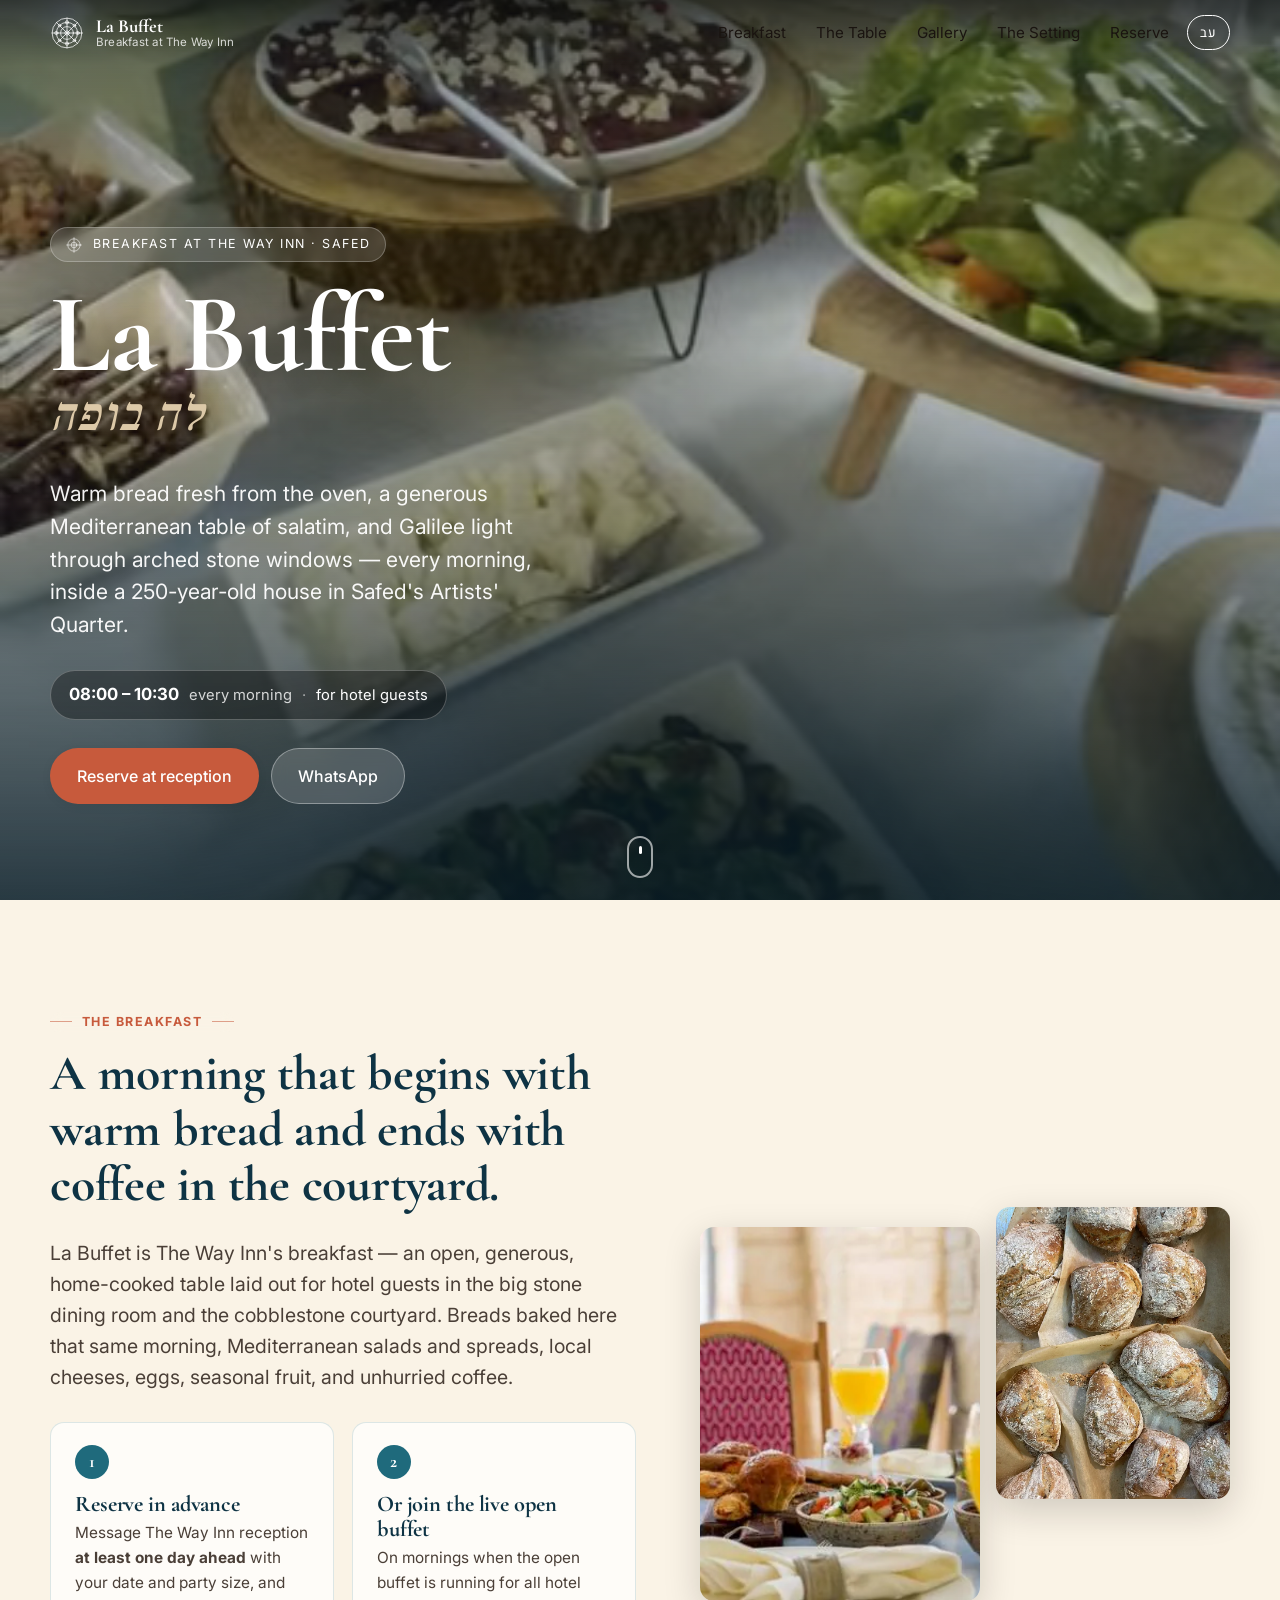
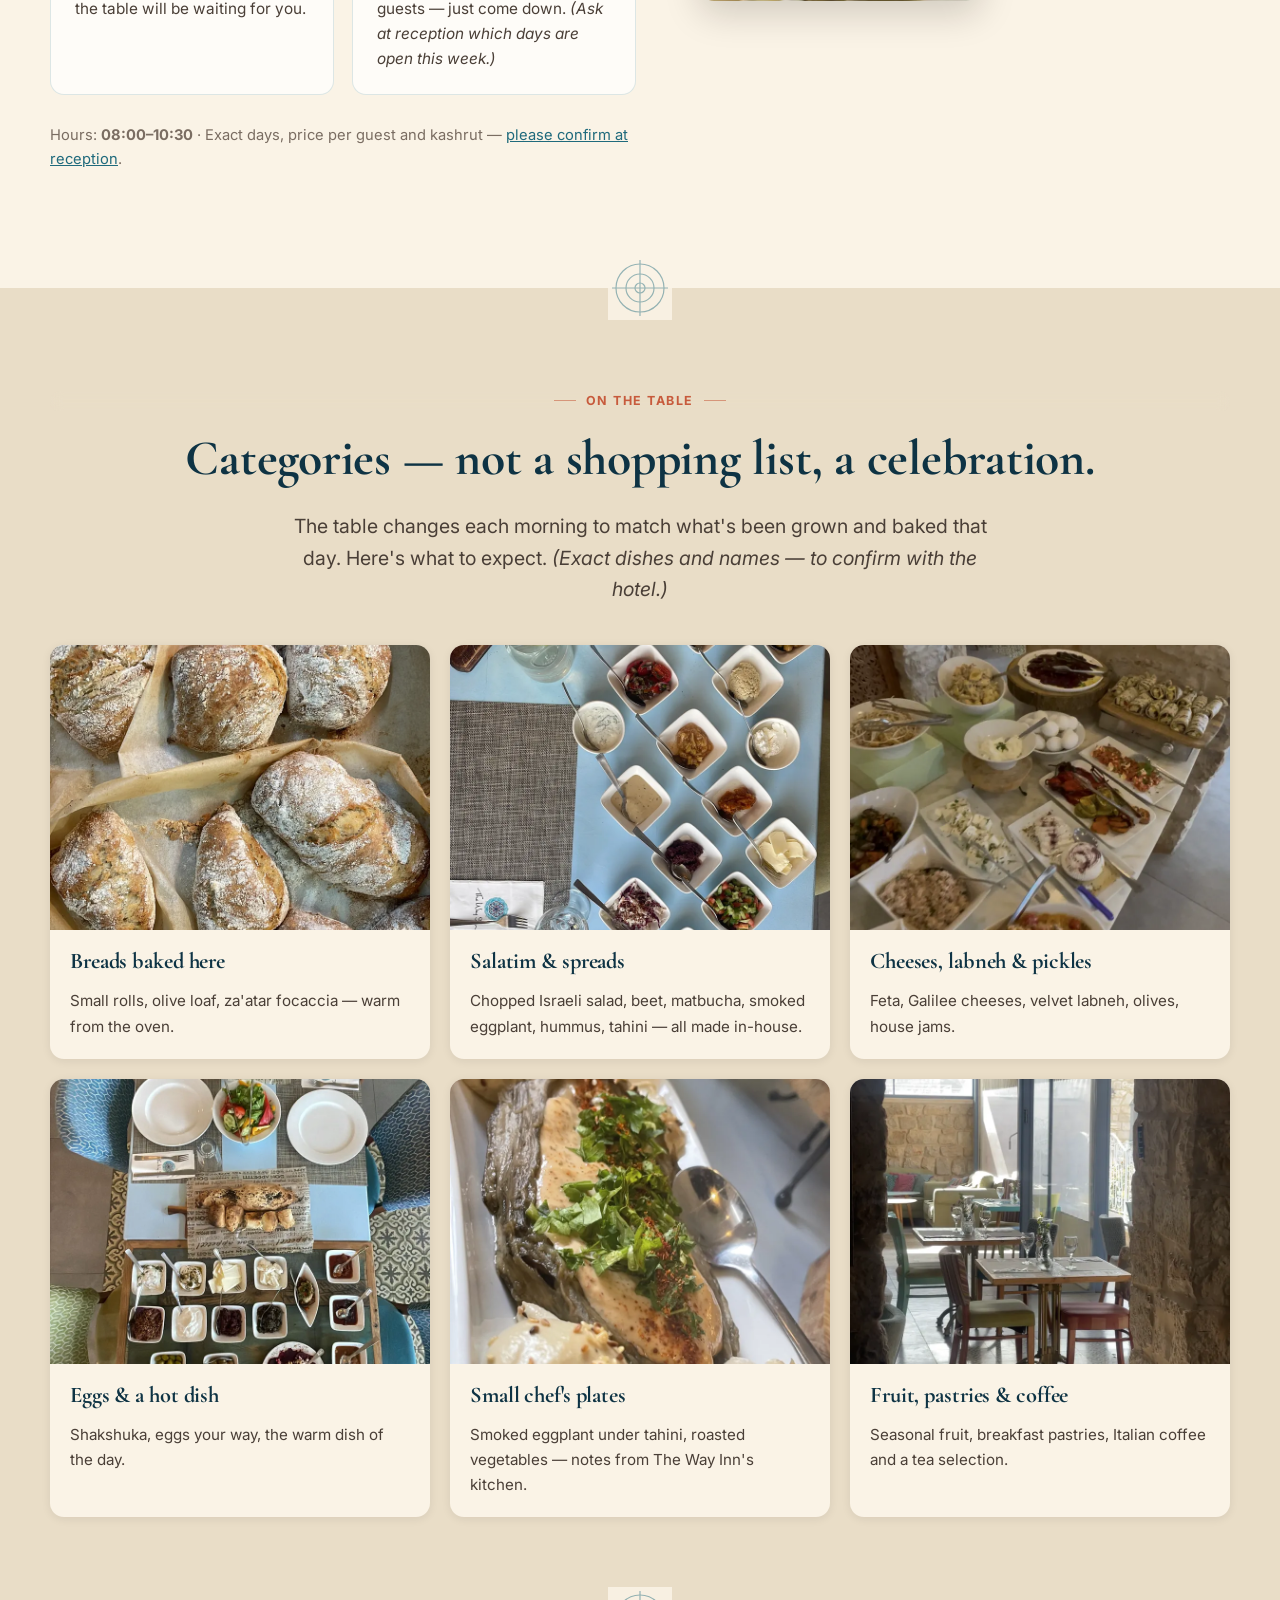
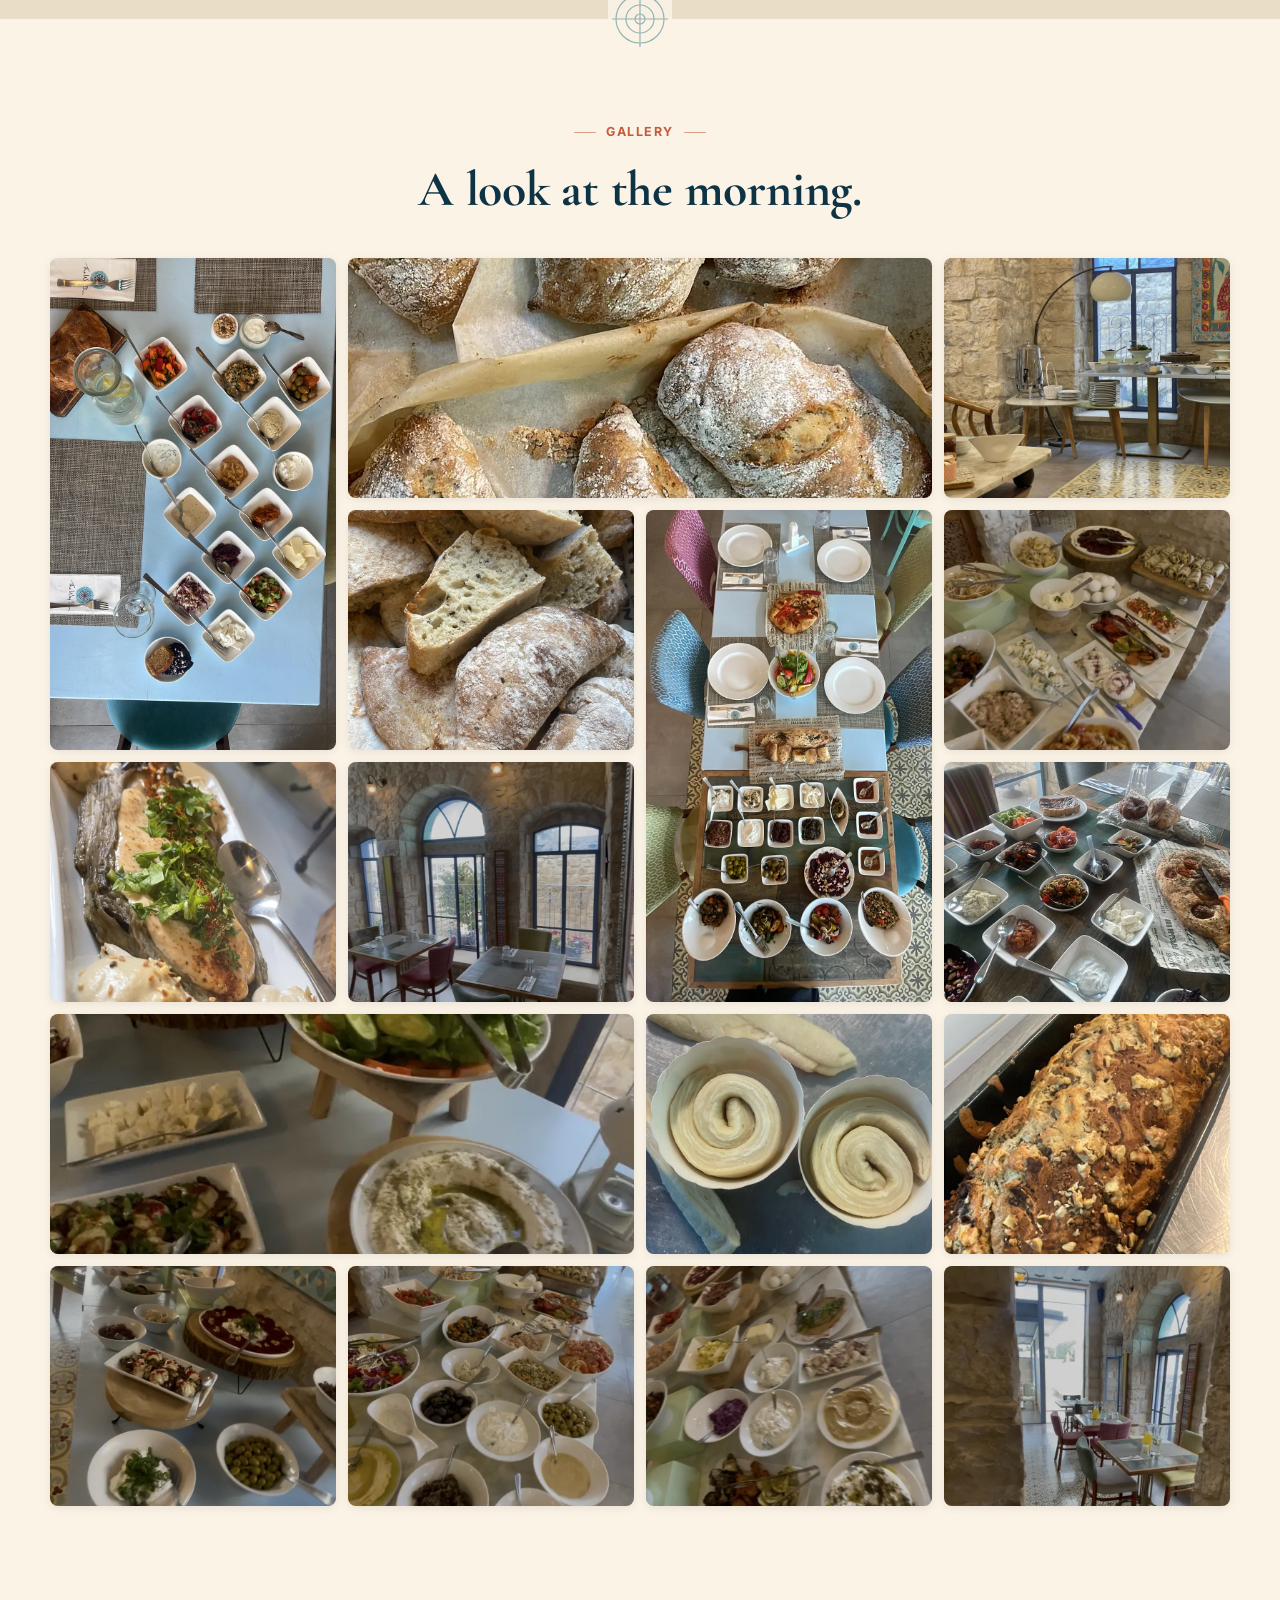
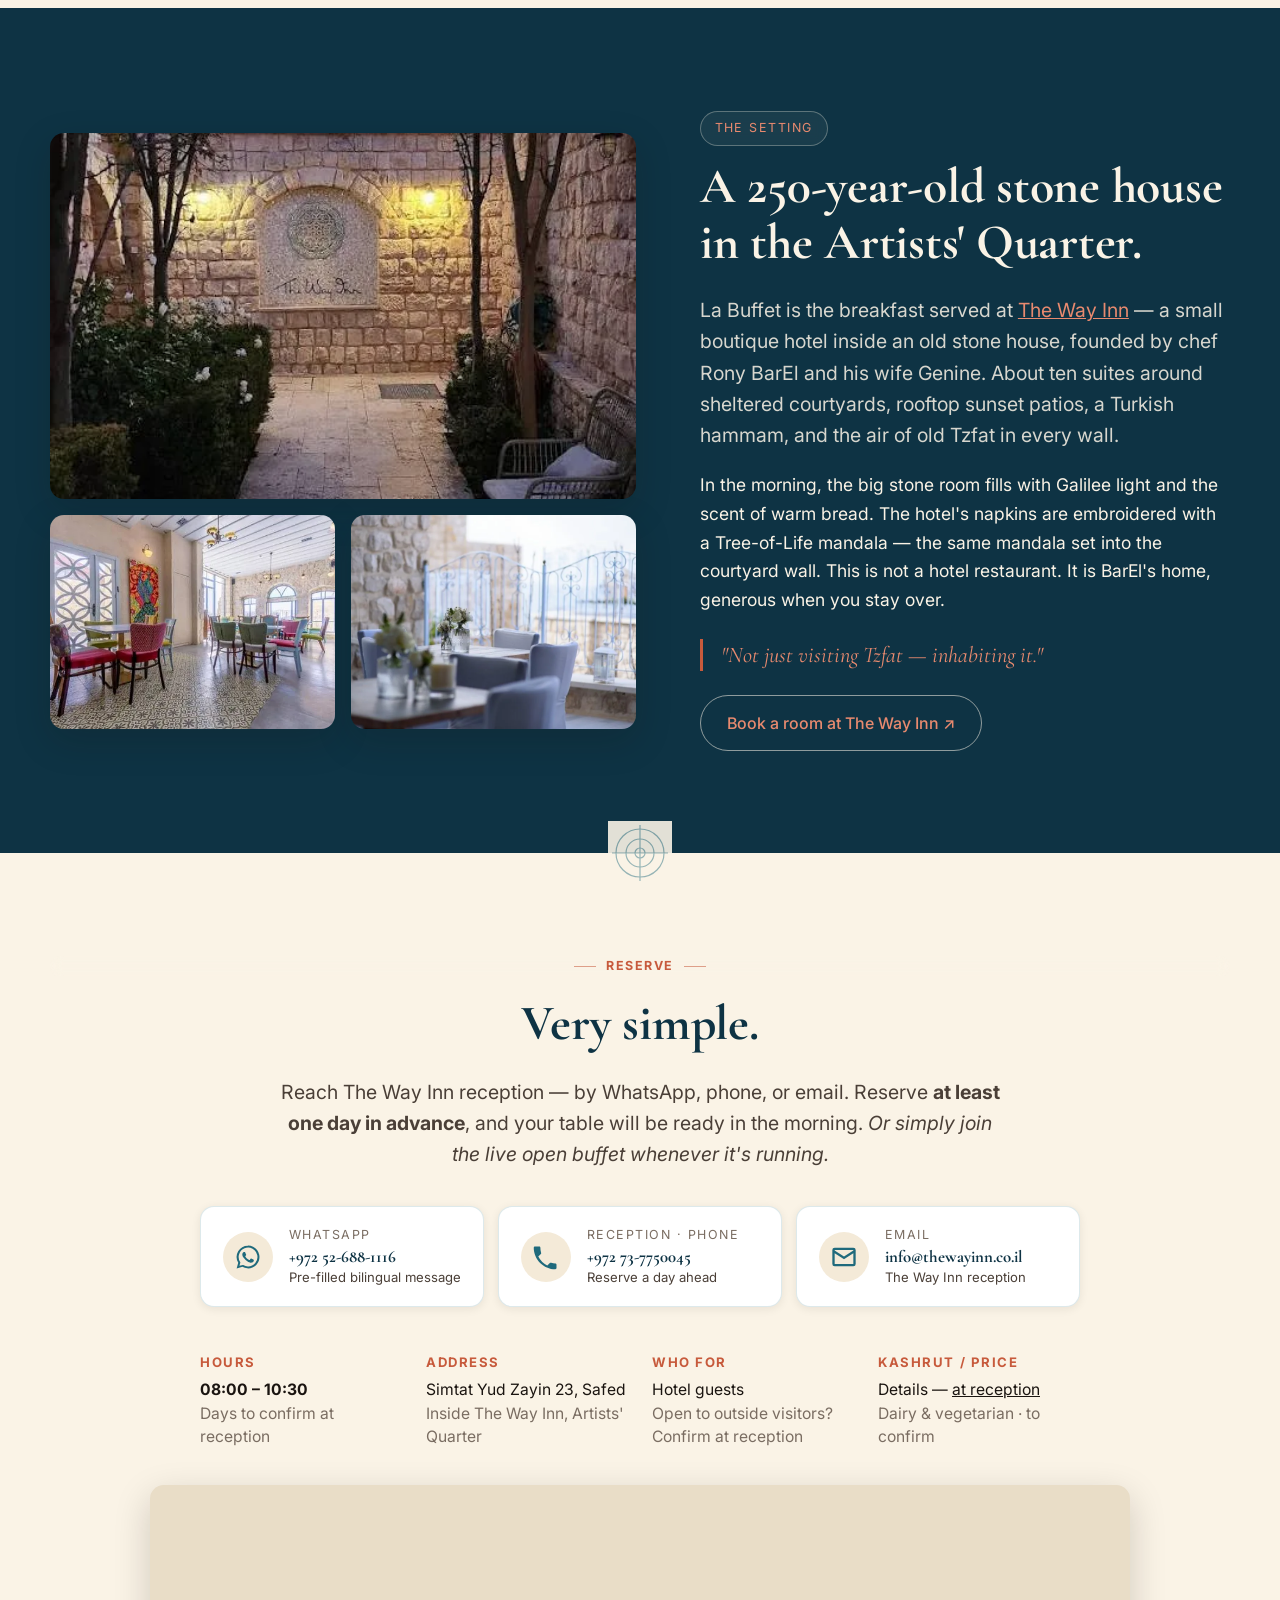
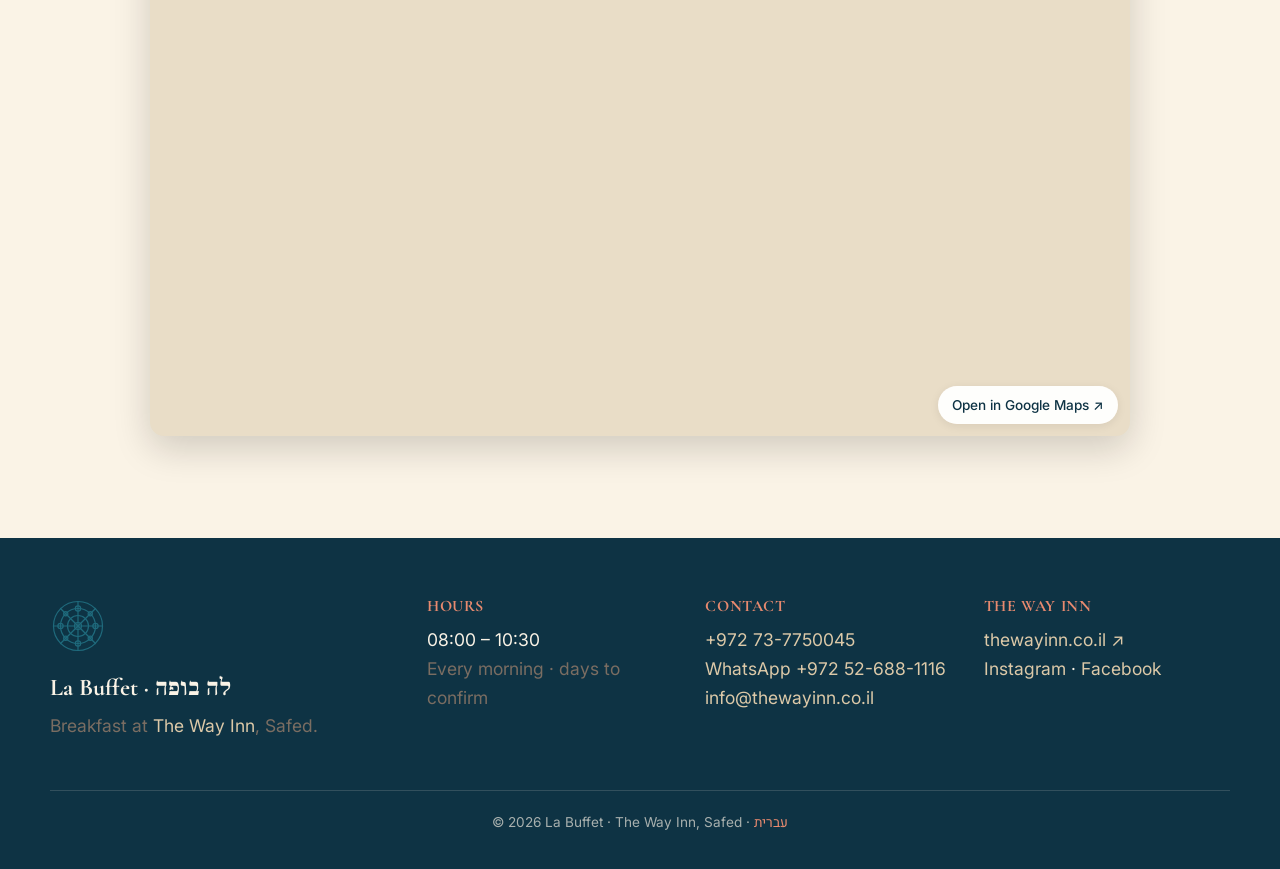
==== commit 493efafc: "Pin map to precise coordinates + verified geo/postal data Owner supplied exact Google Maps coordinat" ====
--- a/en/index.html
+++ b/en/index.html
@@ -49,8 +49,15 @@
       "streetAddress": "Simtat Yud Zayin 23",
       "addressLocality": "Safed",
       "addressRegion": "Northern District",
+      "postalCode": "13231",
       "addressCountry": "IL"
     },
+    "geo": {
+      "@type": "GeoCoordinates",
+      "latitude": 32.965528,
+      "longitude": 35.494152
+    },
+    "hasMap": "https://www.google.com/maps/search/?api=1&query=32.965528%2C35.494152",
     "openingHoursSpecification": [{
       "@type": "OpeningHoursSpecification",
       "dayOfWeek": ["Sunday","Monday","Tuesday","Wednesday","Thursday","Friday","Saturday"],
@@ -361,9 +368,9 @@
             title="Map of The Way Inn in Safed"
             loading="lazy"
             referrerpolicy="no-referrer-when-downgrade"
-            src="https://www.openstreetmap.org/export/embed.html?bbox=35.493%2C32.964%2C35.500%2C32.969&layer=mapnik&marker=32.9665%2C35.4965"
+            src="https://www.openstreetmap.org/export/embed.html?bbox=35.4907%2C32.9637%2C35.4977%2C32.9673&amp;layer=mapnik&amp;marker=32.965528%2C35.494152"
             allowfullscreen></iframe>
-          <a class="map-link" href="https://www.openstreetmap.org/?mlat=32.9665&mlon=35.4965#map=18/32.9665/35.4965" target="_blank" rel="noopener">Open in map ↗</a>
+          <a class="map-link" href="https://www.google.com/maps/search/?api=1&amp;query=32.965528%2C35.494152" target="_blank" rel="noopener">Open in Google Maps ↗</a>
         </div>
       </div>
     </section>
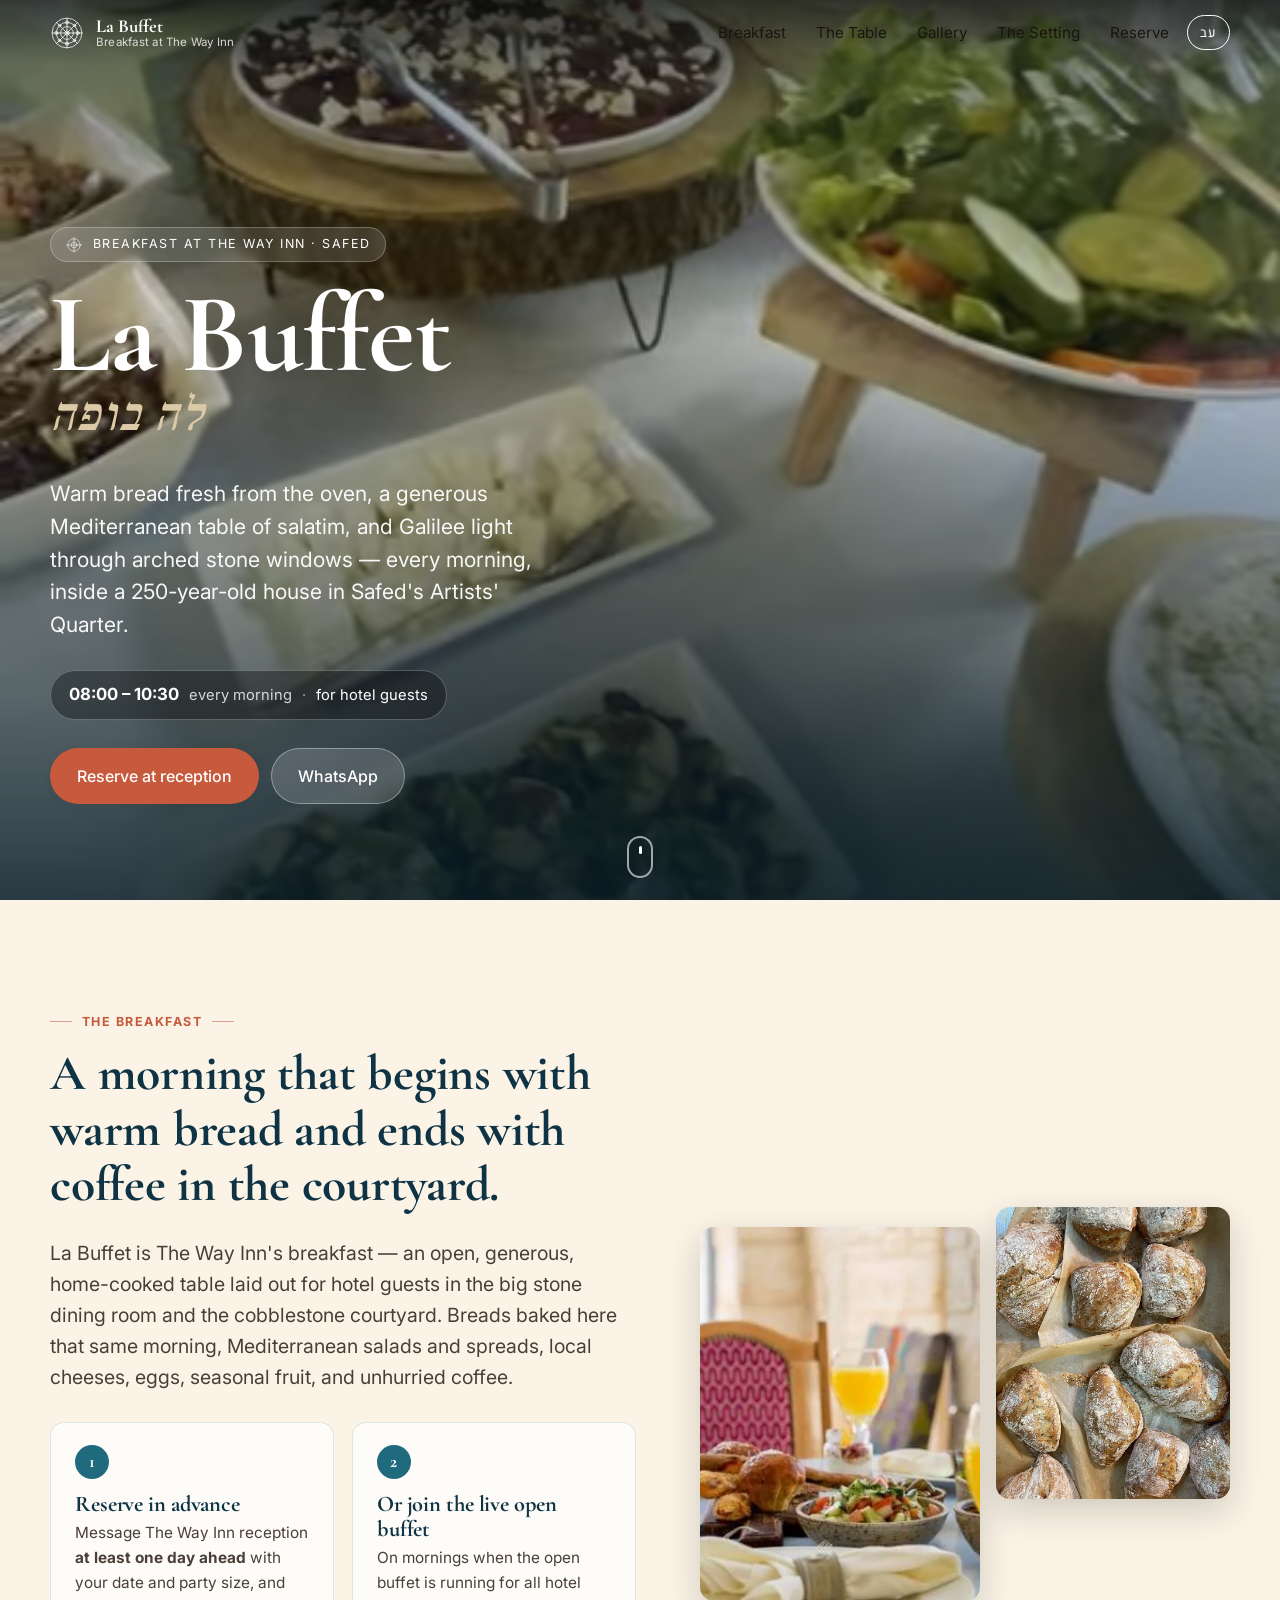
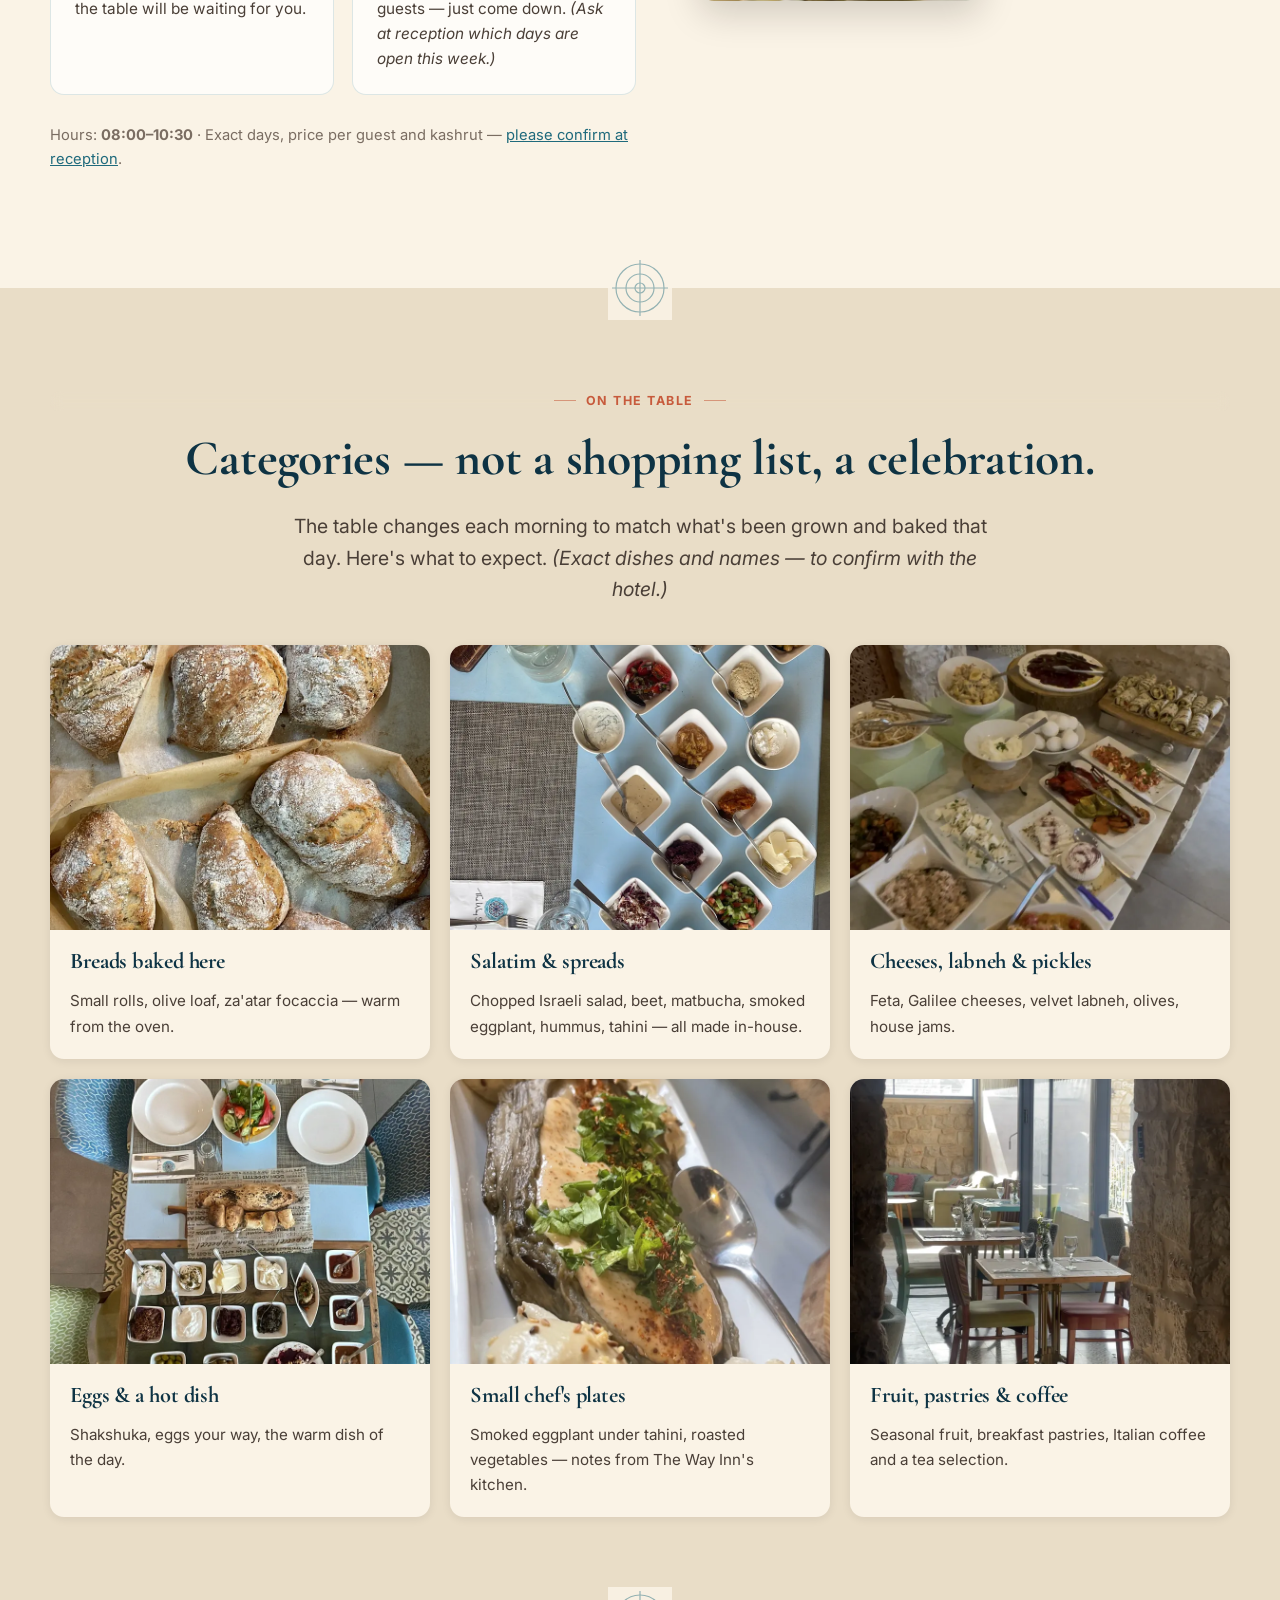
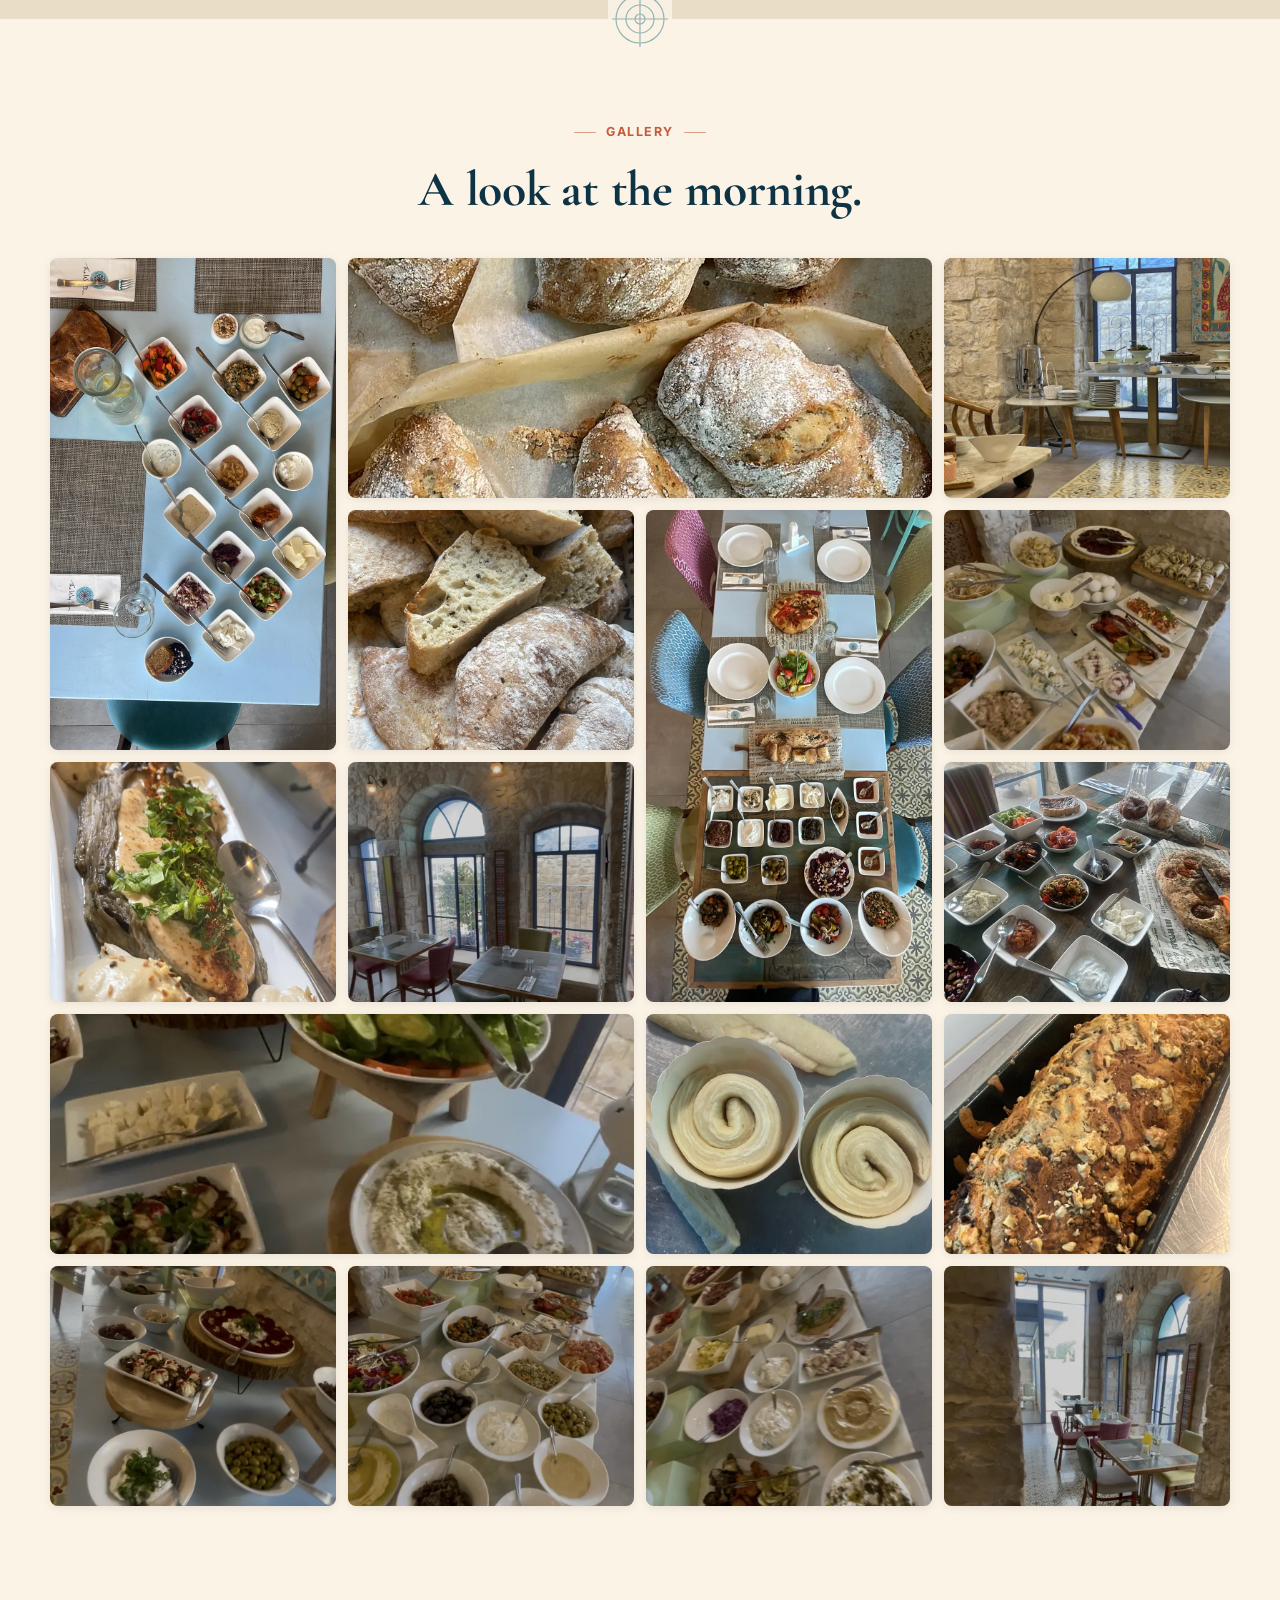
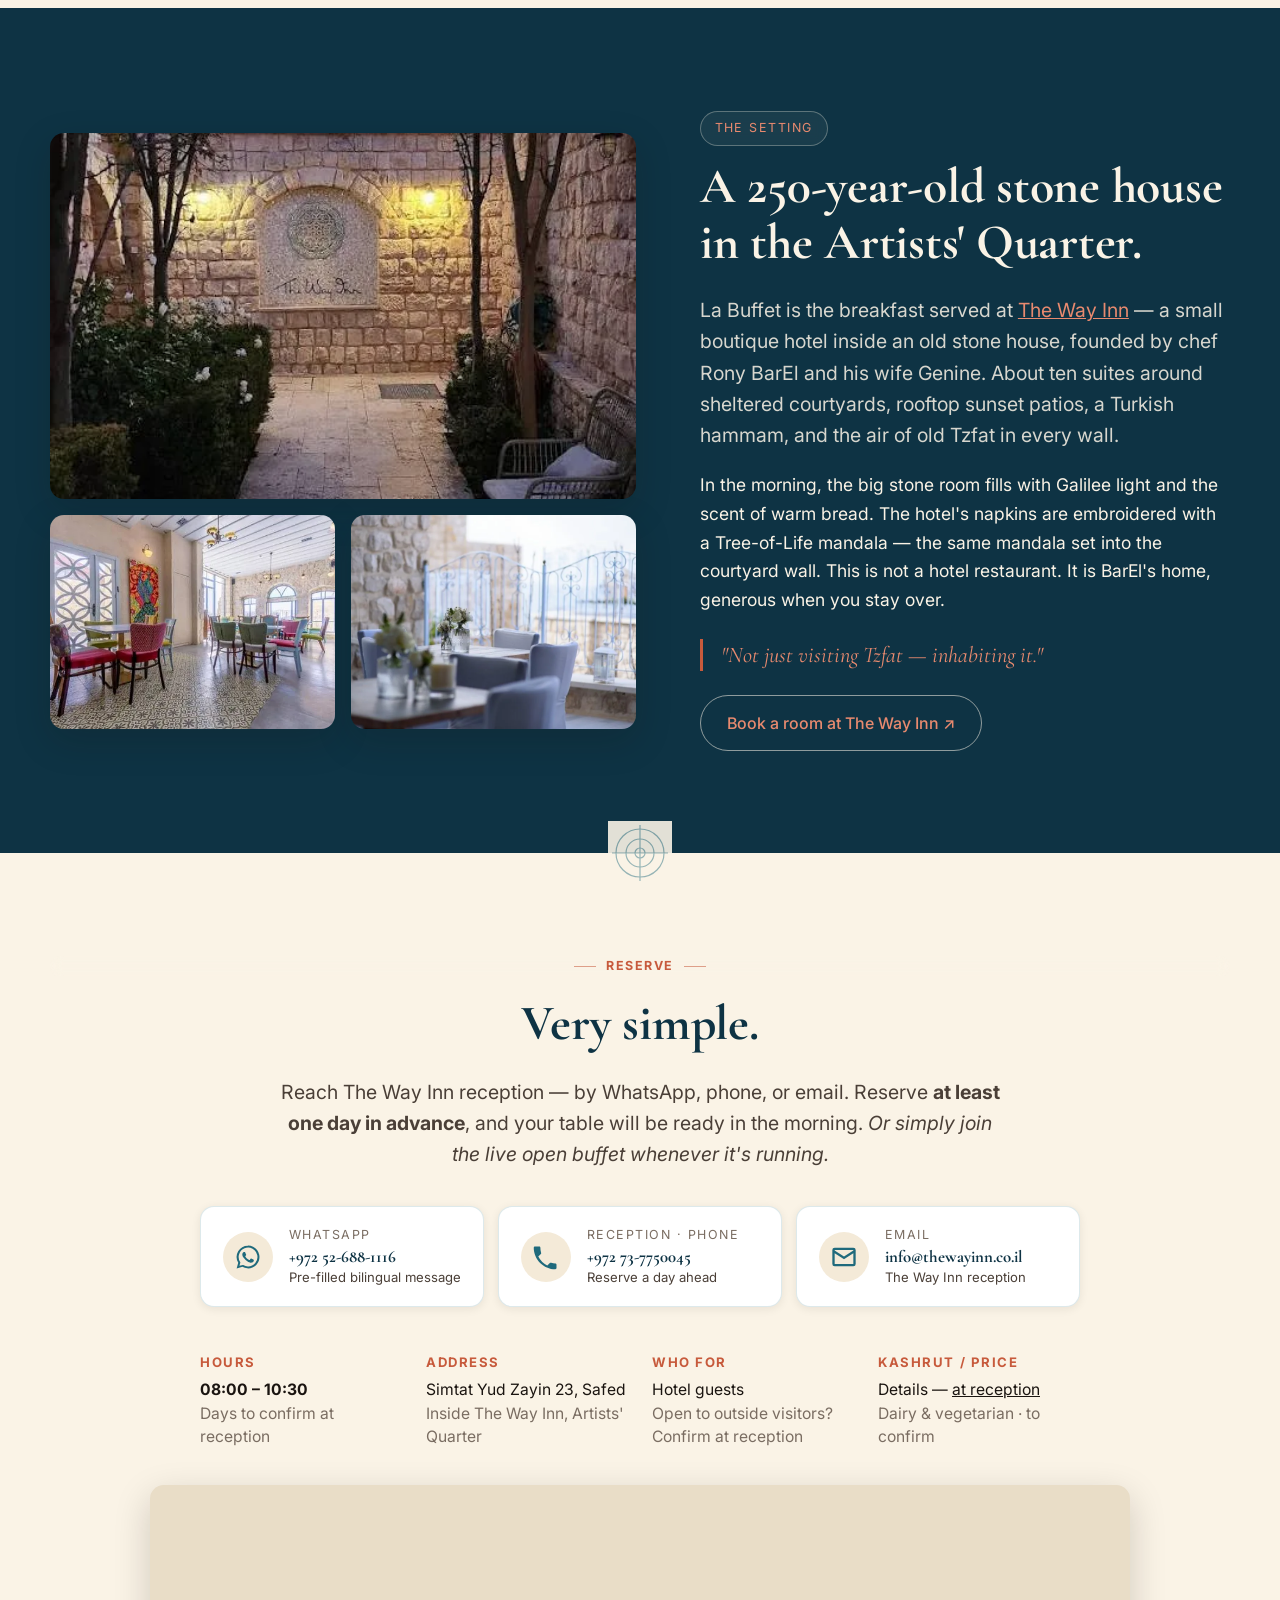
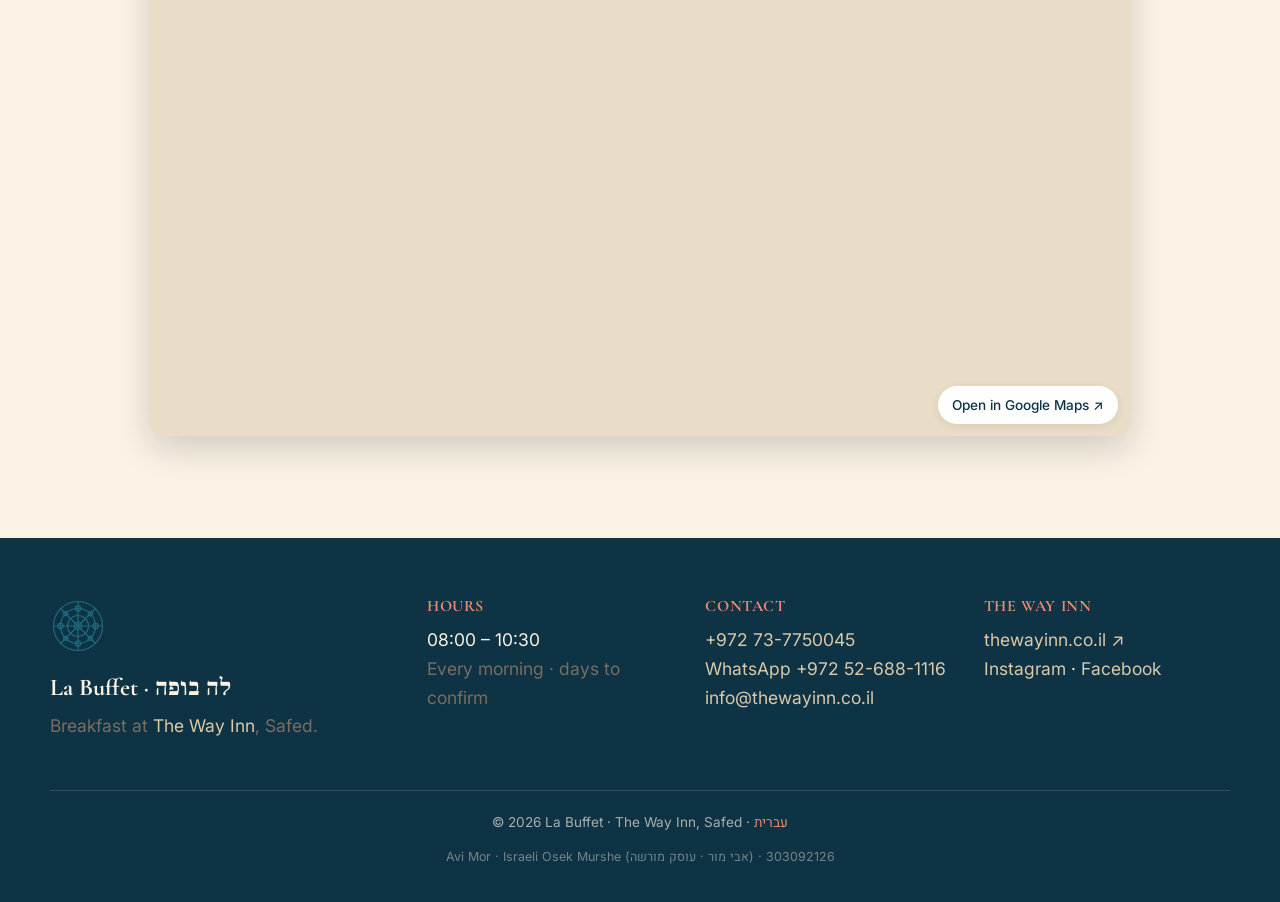
==== commit 0fa2c8be: "SEO: add WebSite/Organization schema, robots.txt, sitemap.xml Co-Authored-By: Claude Fable 5 <norepl" ====
--- a/en/index.html
+++ b/en/index.html
@@ -64,11 +64,49 @@
       "opens": "08:00",
       "closes": "10:30"
     }],
+    "sameAs": [
+      "https://thewayinn.co.il/",
+      "https://www.instagram.com/thewayinn1/",
+      "https://www.facebook.com/WayInnIsrael"
+    ],
     "isPartOf": {
       "@type": "LodgingBusiness",
       "name": "The Way Inn",
       "url": "https://thewayinn.co.il/"
-    }
+    },
+    "parentOrganization": { "@id": "https://wattsonworks.github.io/labuffet/#avi-mor" }
+  }
+  </script>
+
+  <script type="application/ld+json">
+  {
+    "@context": "https://schema.org",
+    "@type": "WebSite",
+    "@id": "https://wattsonworks.github.io/labuffet/#website",
+    "url": "https://wattsonworks.github.io/labuffet/",
+    "name": "La Buffet",
+    "alternateName": "Breakfast at The Way Inn",
+    "inLanguage": ["he", "en"],
+    "publisher": { "@id": "https://wattsonworks.github.io/labuffet/#avi-mor" }
+  }
+  </script>
+
+  <script type="application/ld+json">
+  {
+    "@context": "https://schema.org",
+    "@type": "Organization",
+    "@id": "https://wattsonworks.github.io/labuffet/#avi-mor",
+    "name": "Avi Mor",
+    "alternateName": "אבי מור",
+    "legalName": "Avi Mor",
+    "taxID": "303092126",
+    "vatID": "303092126",
+    "identifier": [{
+      "@type": "PropertyValue",
+      "propertyID": "Israeli Osek Murshe (עוסק מורשה)",
+      "value": "303092126"
+    }],
+    "address": { "@type": "PostalAddress", "addressCountry": "IL" }
   }
   </script>
 </head>
@@ -406,6 +444,7 @@
       </div>
       <div class="wrap copyright">
         <p>© <span data-year>2026</span> La Buffet · The Way Inn, Safed · <a href="../">עברית</a></p>
+        <p class="legal" style="margin-top:.4rem;font-size:.78rem;opacity:.65">Avi Mor · Israeli Osek Murshe (אבי מור · עוסק מורשה) · 303092126</p>
       </div>
     </footer>
   </main>
